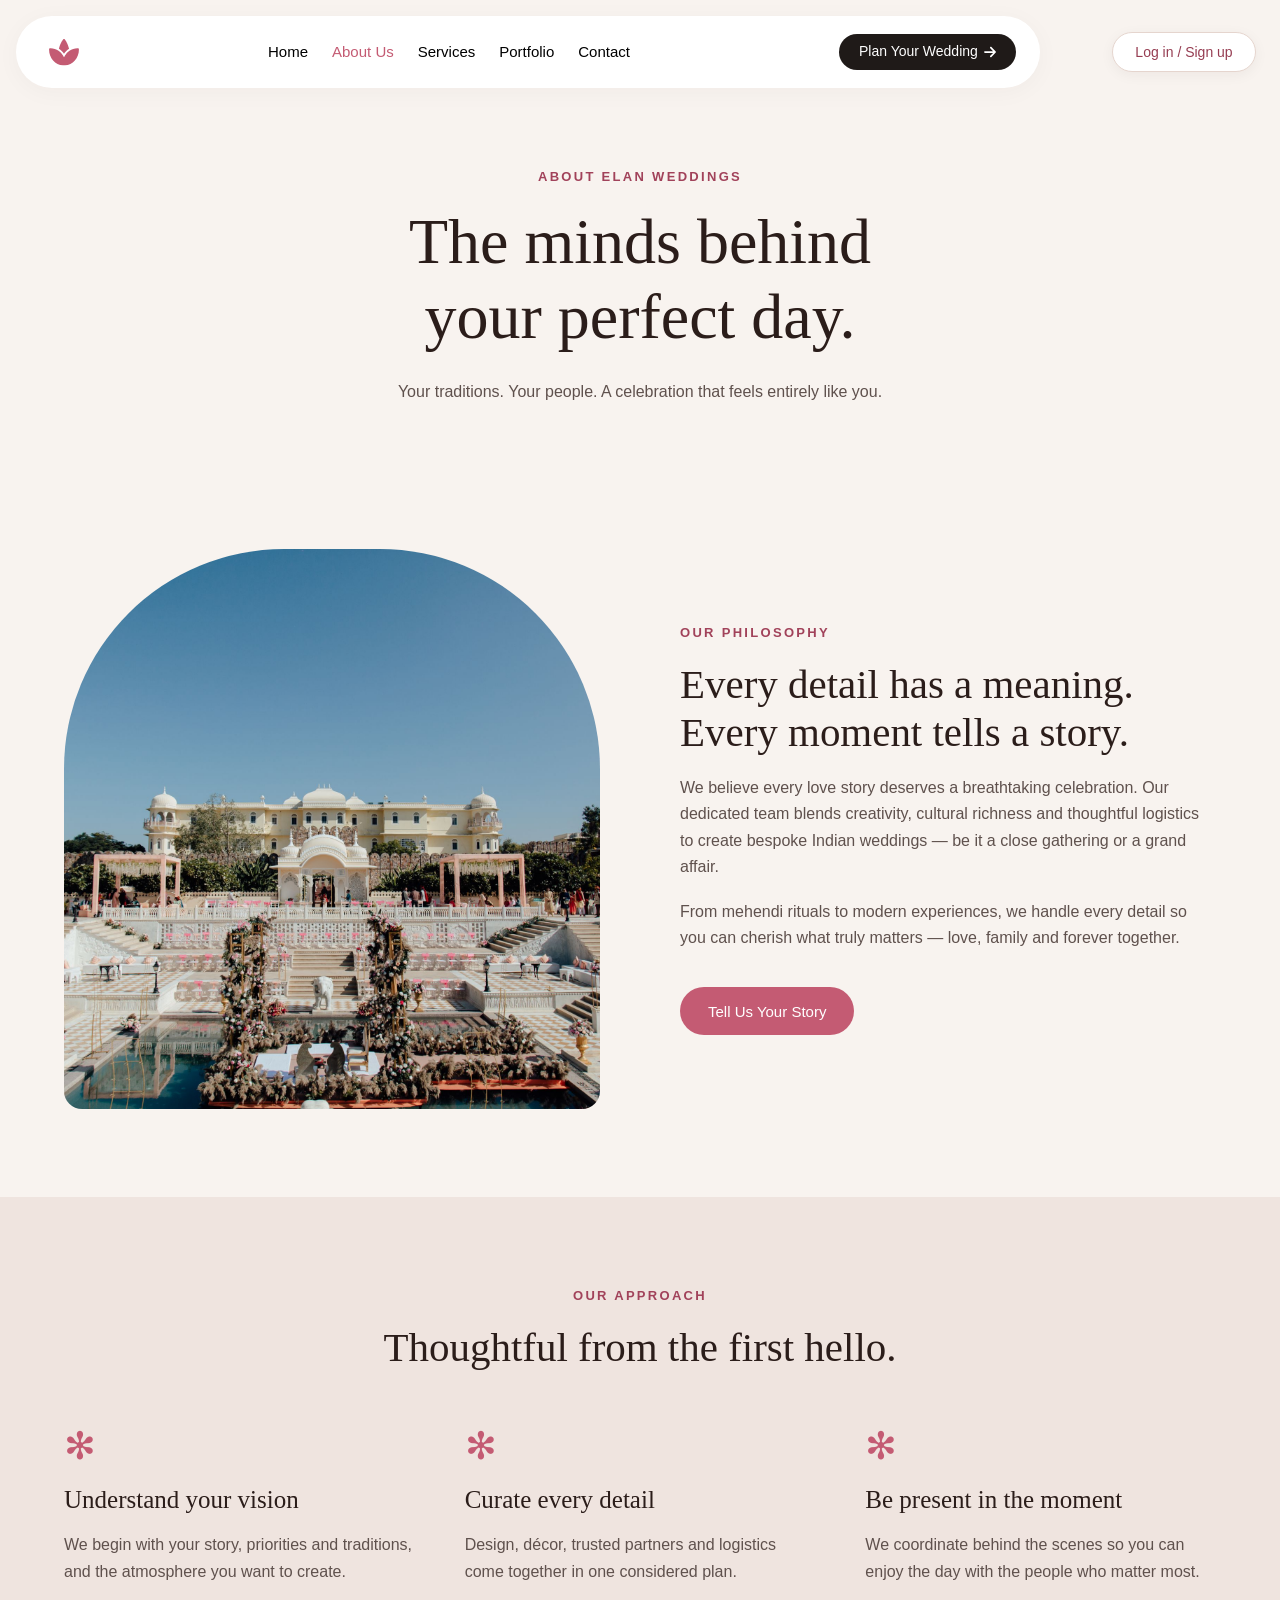
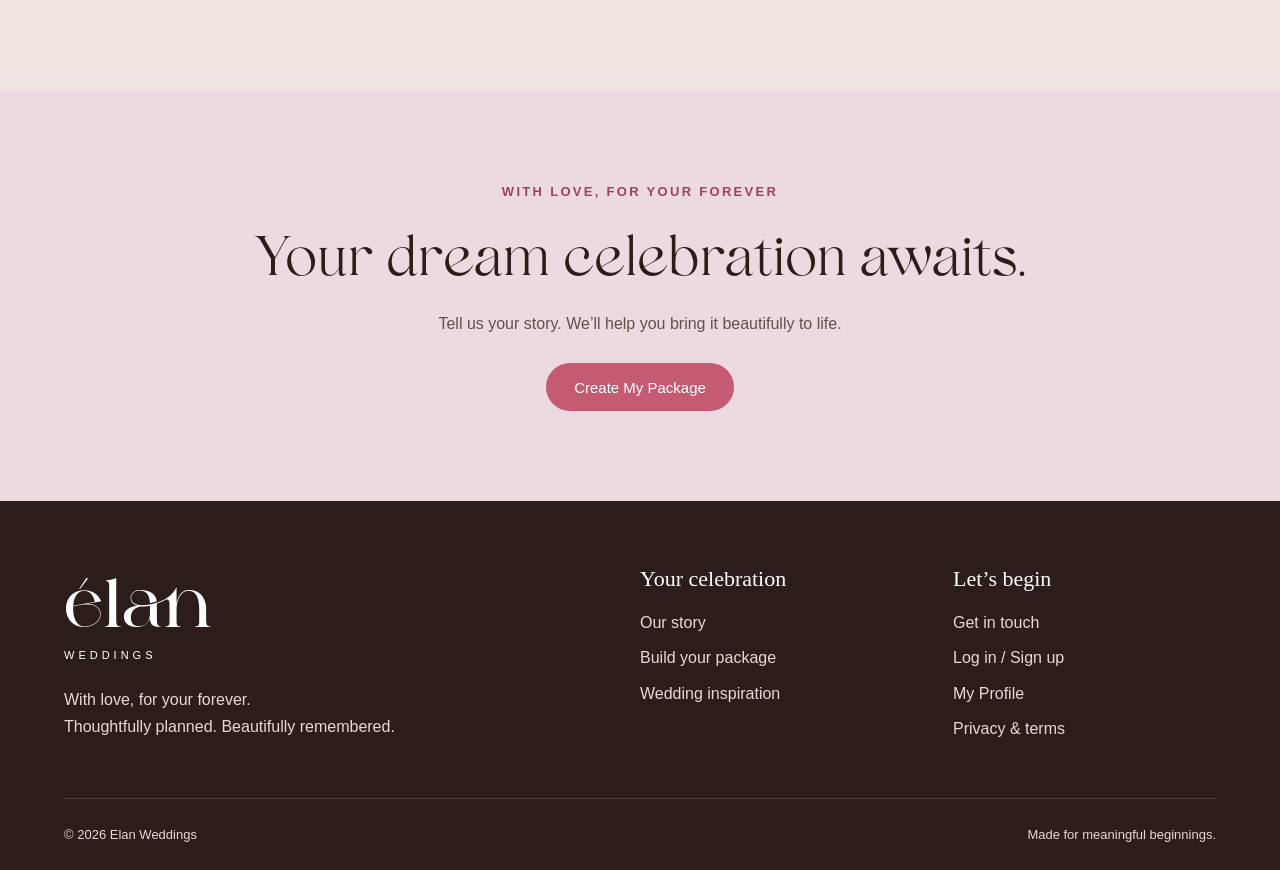
==== about.html @ fcae48fb "Build Elan Weddings static wedding planning site" ====
<!DOCTYPE html><html lang="en"><head><meta charset="UTF-8"><meta name="viewport" content="width=device-width, initial-scale=1"><meta name="description" content="Elan Weddings — thoughtful Indian wedding planning, bespoke celebrations and a personalized wedding package builder."><meta name="theme-color" content="#c45b73"><title>Our Story | Elan Weddings</title><link rel="icon" href="assets/b7664.svg" type="image/svg+xml"><link rel="stylesheet" href="css/about.css?v=page-css-1"><script src="site.js?v=motion-overlap-4" defer></script></head><body data-page="about.html"><a class="skip" href="#main">Skip to content</a><header class="nav-wrap"><nav class="nav" aria-label="Main navigation"><a href="index.html" aria-label="Elan Weddings home"><img src="assets/b7664.svg" width="30" height="30" alt="Elan Weddings logo"></a><button class="menu-toggle" aria-expanded="false" aria-controls="nav-links" aria-label="Open navigation">☰</button><div class="nav-links" id="nav-links"><a href="index.html">Home</a><a href="about.html" class="active" aria-current="page">About Us</a><a href="custom-service-builder.html">Services</a><a href="portfolio.html">Portfolio</a><a href="contact.html">Contact</a></div><a class="nav-cta" href="custom-service-builder.html">Plan Your Wedding<img src="assets/c464f.svg" width="12" height="14" alt=""></a></nav></header><div class="account-access" aria-label="Account"><a href="login.html" data-account-link>Log in / Sign up</a></div><main id="main"><section class="page-heading reveal"><p class="eyebrow">ABOUT ELAN WEDDINGS</p><h1>The minds behind<br>your perfect day.</h1><p>Your traditions. Your people. A celebration that feels entirely like you.</p></section><section class="container split section reveal" id="story"><img class="arch-photo" src="assets/f022b.png" alt="A meaningful wedding moment"><div><p class="eyebrow">OUR PHILOSOPHY</p><h2>Every detail has a meaning.<br>Every moment tells a story.</h2><p>We believe every love story deserves a breathtaking celebration. Our dedicated team blends creativity, cultural richness and thoughtful logistics to create bespoke Indian weddings — be it a close gathering or a grand affair.</p><p>From mehendi rituals to modern experiences, we handle every detail so you can cherish what truly matters — love, family and forever together.</p><a class="btn" href="contact.html">Tell Us Your Story</a></div></section><section class="section soft" id="approach"><div class="container"><p class="eyebrow">OUR APPROACH</p><h2>Thoughtful from the first hello.</h2><div class="three-grid"><article><span class="flower">✻</span><h3>Understand your vision</h3><p>We begin with your story, priorities and traditions, and the atmosphere you want to create.</p></article><article><span class="flower">✻</span><h3>Curate every detail</h3><p>Design, décor, trusted partners and logistics come together in one considered plan.</p></article><article><span class="flower">✻</span><h3>Be present in the moment</h3><p>We coordinate behind the scenes so you can enjoy the day with the people who matter most.</p></article></div></div></section><section class="invitation reveal"><div class="container"><p class="eyebrow">WITH LOVE, FOR YOUR FOREVER</p><h2>Your dream celebration awaits.</h2><p>Tell us your story. We’ll help you bring it beautifully to life.</p><a class="btn" href="custom-service-builder.html">Create My Package</a></div></section></main><footer class="footer"><div class="container footer-grid"><div><a class="wordmark" href="index.html">élan<span>WEDDINGS</span></a><p>With love, for your forever.<br>Thoughtfully planned. Beautifully remembered.</p></div><div><h3>Your celebration</h3><a href="about.html">Our story</a><a href="custom-service-builder.html">Build your package</a><a href="portfolio.html">Wedding inspiration</a></div><div><h3>Let’s begin</h3><a href="contact.html">Get in touch</a><a href="login.html">Log in / Sign up</a><a href="profile.html">My Profile</a><a href="privacy.html">Privacy & terms</a></div></div><div class="container footer-bottom"><span>© 2026 Elan Weddings</span><span>Made for meaningful beginnings.</span></div></footer><dialog id="login-dialog" aria-labelledby="login-title">
  <button class="close" data-close aria-label="Close login">×</button>
  <p class="eyebrow">YOUR WEDDING JOURNEY</p>
  <h2 id="login-title">Your forever starts here.</h2>
  <p class="auth-demo-note">Demo only — use sample details. No real account is created. Passwords are not verified, saved or sent.</p>
  <div id="auth-fields">
    <div class="auth-modes" aria-label="Choose signup or login">
      <button class="auth-mode active" type="button" data-mode="signup" aria-pressed="true">Create account</button>
      <button class="auth-mode" type="button" data-mode="login" aria-pressed="false">Log in</button>
    </div>
    <form id="login-form">
      <label id="auth-name-field" for="auth-name">Your name<input id="auth-name" name="name" required maxlength="60" autocomplete="off" placeholder="Your name"></label>
      <label for="auth-email">Email address<input id="auth-email" name="email" type="email" required maxlength="254" autocomplete="off" placeholder="you@example.com"></label>
      <label for="auth-password">Password</label>
      <div class="password-field"><input id="auth-password" type="password" required minlength="8" maxlength="128" autocomplete="new-password" placeholder="At least 8 characters" aria-describedby="password-help"><button type="button" id="toggle-password" aria-label="Show or hide password" aria-controls="auth-password" aria-pressed="false">Show</button></div>
      <p id="password-help" class="small">Use any sample password of 8 or more characters.</p>
      <button class="btn" type="submit" id="auth-submit">Create Demo Profile</button>
    </form>
  </div>
  <div id="auth-success" hidden>
    <span class="auth-check" aria-hidden="true">✓</span>
    <p id="profile-email"></p>
    <p>Your demo profile is ready. Let’s plan something beautiful.</p>
    <a href="profile.html" class="btn">View My Profile</a><a href="custom-service-builder.html" class="btn btn-outline">Explore My Package</a>
    <button class="text-button" id="logout" type="button">Log out & clear demo profile</button>
  </div>
  <p id="login-status" role="status"></p>
</dialog><div id="toast" role="status"></div></body></html>
---- css/about.css ----
@import url("./shared.css");

/* About page entrypoint: philosophy, approach and invitation sections. */
body[data-page="about.html"] {}
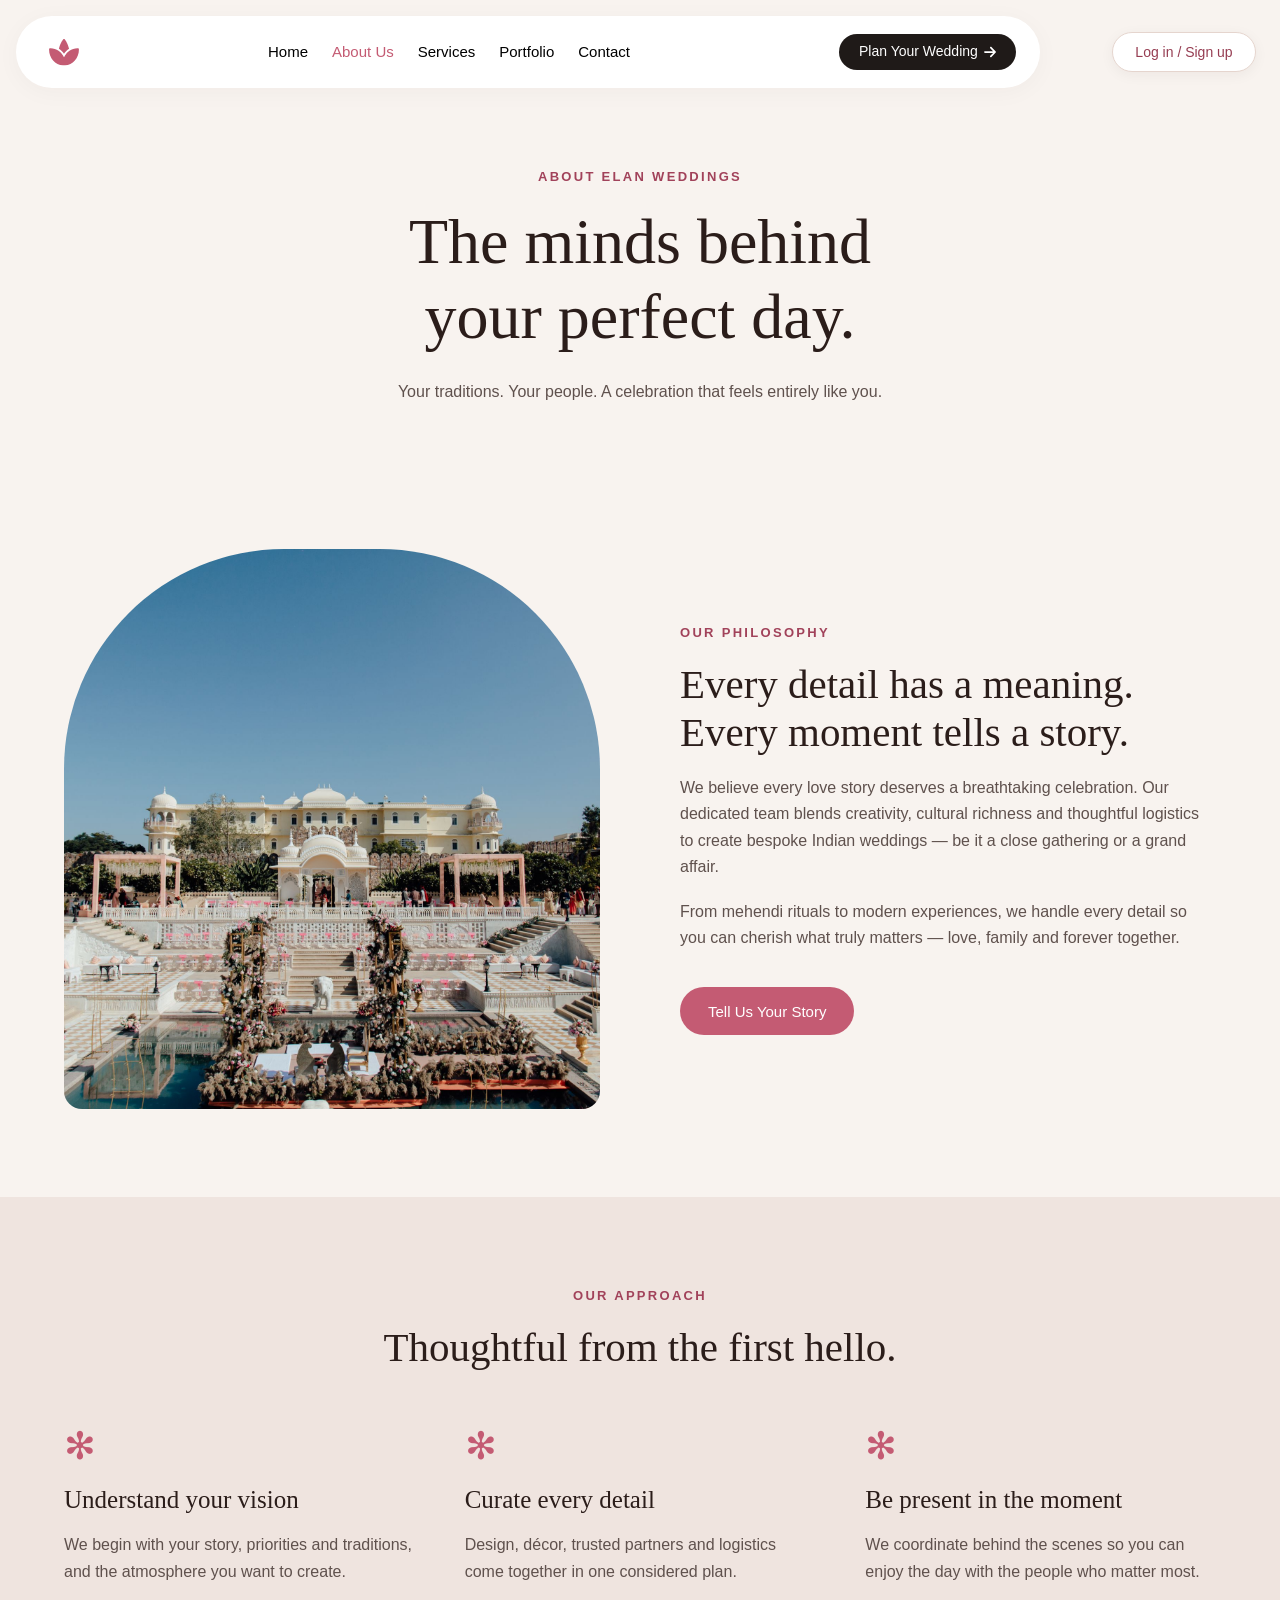
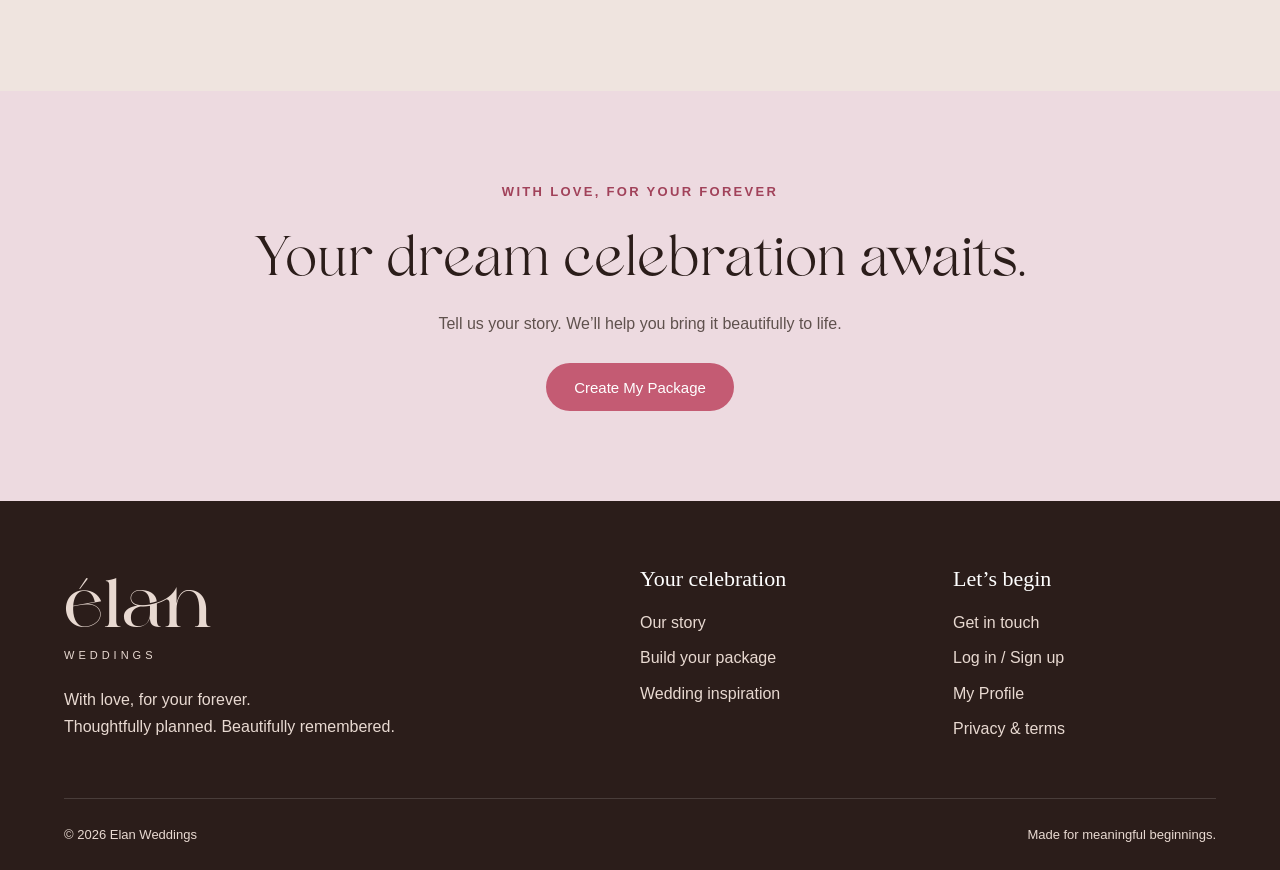
==== commit 81472339: "Make home the sole homepage" ====
--- a/about.html
+++ b/about.html
@@ -1,4 +1,4 @@
-<!DOCTYPE html><html lang="en"><head><meta charset="UTF-8"><meta name="viewport" content="width=device-width, initial-scale=1"><meta name="description" content="Elan Weddings — thoughtful Indian wedding planning, bespoke celebrations and a personalized wedding package builder."><meta name="theme-color" content="#c45b73"><title>Our Story | Elan Weddings</title><link rel="icon" href="assets/b7664.svg" type="image/svg+xml"><link rel="stylesheet" href="css/about.css?v=page-css-1"><script src="site.js?v=motion-overlap-4" defer></script></head><body data-page="about.html"><a class="skip" href="#main">Skip to content</a><header class="nav-wrap"><nav class="nav" aria-label="Main navigation"><a href="index.html" aria-label="Elan Weddings home"><img src="assets/b7664.svg" width="30" height="30" alt="Elan Weddings logo"></a><button class="menu-toggle" aria-expanded="false" aria-controls="nav-links" aria-label="Open navigation">☰</button><div class="nav-links" id="nav-links"><a href="index.html">Home</a><a href="about.html" class="active" aria-current="page">About Us</a><a href="custom-service-builder.html">Services</a><a href="portfolio.html">Portfolio</a><a href="contact.html">Contact</a></div><a class="nav-cta" href="custom-service-builder.html">Plan Your Wedding<img src="assets/c464f.svg" width="12" height="14" alt=""></a></nav></header><div class="account-access" aria-label="Account"><a href="login.html" data-account-link>Log in / Sign up</a></div><main id="main"><section class="page-heading reveal"><p class="eyebrow">ABOUT ELAN WEDDINGS</p><h1>The minds behind<br>your perfect day.</h1><p>Your traditions. Your people. A celebration that feels entirely like you.</p></section><section class="container split section reveal" id="story"><img class="arch-photo" src="assets/f022b.png" alt="A meaningful wedding moment"><div><p class="eyebrow">OUR PHILOSOPHY</p><h2>Every detail has a meaning.<br>Every moment tells a story.</h2><p>We believe every love story deserves a breathtaking celebration. Our dedicated team blends creativity, cultural richness and thoughtful logistics to create bespoke Indian weddings — be it a close gathering or a grand affair.</p><p>From mehendi rituals to modern experiences, we handle every detail so you can cherish what truly matters — love, family and forever together.</p><a class="btn" href="contact.html">Tell Us Your Story</a></div></section><section class="section soft" id="approach"><div class="container"><p class="eyebrow">OUR APPROACH</p><h2>Thoughtful from the first hello.</h2><div class="three-grid"><article><span class="flower">✻</span><h3>Understand your vision</h3><p>We begin with your story, priorities and traditions, and the atmosphere you want to create.</p></article><article><span class="flower">✻</span><h3>Curate every detail</h3><p>Design, décor, trusted partners and logistics come together in one considered plan.</p></article><article><span class="flower">✻</span><h3>Be present in the moment</h3><p>We coordinate behind the scenes so you can enjoy the day with the people who matter most.</p></article></div></div></section><section class="invitation reveal"><div class="container"><p class="eyebrow">WITH LOVE, FOR YOUR FOREVER</p><h2>Your dream celebration awaits.</h2><p>Tell us your story. We’ll help you bring it beautifully to life.</p><a class="btn" href="custom-service-builder.html">Create My Package</a></div></section></main><footer class="footer"><div class="container footer-grid"><div><a class="wordmark" href="index.html">élan<span>WEDDINGS</span></a><p>With love, for your forever.<br>Thoughtfully planned. Beautifully remembered.</p></div><div><h3>Your celebration</h3><a href="about.html">Our story</a><a href="custom-service-builder.html">Build your package</a><a href="portfolio.html">Wedding inspiration</a></div><div><h3>Let’s begin</h3><a href="contact.html">Get in touch</a><a href="login.html">Log in / Sign up</a><a href="profile.html">My Profile</a><a href="privacy.html">Privacy & terms</a></div></div><div class="container footer-bottom"><span>© 2026 Elan Weddings</span><span>Made for meaningful beginnings.</span></div></footer><dialog id="login-dialog" aria-labelledby="login-title">
+<!DOCTYPE html><html lang="en"><head><meta charset="UTF-8"><meta name="viewport" content="width=device-width, initial-scale=1"><meta name="description" content="Elan Weddings — thoughtful Indian wedding planning, bespoke celebrations and a personalized wedding package builder."><meta name="theme-color" content="#c45b73"><title>Our Story | Elan Weddings</title><link rel="icon" href="assets/b7664.svg" type="image/svg+xml"><link rel="stylesheet" href="about.css?v=flat-css-1"><script src="about.js?v=flat-js-1" defer></script></head><body data-page="about.html"><a class="skip" href="#main">Skip to content</a><header class="nav-wrap"><nav class="nav" aria-label="Main navigation"><a href="home.html" aria-label="Elan Weddings home"><img src="assets/b7664.svg" width="30" height="30" alt="Elan Weddings logo"></a><button class="menu-toggle" aria-expanded="false" aria-controls="nav-links" aria-label="Open navigation">☰</button><div class="nav-links" id="nav-links"><a href="home.html">Home</a><a href="about.html" class="active" aria-current="page">About Us</a><a href="custom-service-builder.html">Services</a><a href="portfolio.html">Portfolio</a><a href="contact.html">Contact</a></div><a class="nav-cta" href="custom-service-builder.html">Plan Your Wedding<img src="assets/c464f.svg" width="12" height="14" alt=""></a></nav></header><div class="account-access" aria-label="Account"><a href="login.html" data-account-link>Log in / Sign up</a></div><main id="main"><section class="page-heading reveal"><p class="eyebrow">ABOUT ELAN WEDDINGS</p><h1>The minds behind<br>your perfect day.</h1><p>Your traditions. Your people. A celebration that feels entirely like you.</p></section><section class="container split section reveal" id="story"><img class="arch-photo" src="assets/f022b.png" alt="A meaningful wedding moment"><div><p class="eyebrow">OUR PHILOSOPHY</p><h2>Every detail has a meaning.<br>Every moment tells a story.</h2><p>We believe every love story deserves a breathtaking celebration. Our dedicated team blends creativity, cultural richness and thoughtful logistics to create bespoke Indian weddings — be it a close gathering or a grand affair.</p><p>From mehendi rituals to modern experiences, we handle every detail so you can cherish what truly matters — love, family and forever together.</p><a class="btn" href="contact.html">Tell Us Your Story</a></div></section><section class="section soft" id="approach"><div class="container"><p class="eyebrow">OUR APPROACH</p><h2>Thoughtful from the first hello.</h2><div class="three-grid"><article><span class="flower">✻</span><h3>Understand your vision</h3><p>We begin with your story, priorities and traditions, and the atmosphere you want to create.</p></article><article><span class="flower">✻</span><h3>Curate every detail</h3><p>Design, décor, trusted partners and logistics come together in one considered plan.</p></article><article><span class="flower">✻</span><h3>Be present in the moment</h3><p>We coordinate behind the scenes so you can enjoy the day with the people who matter most.</p></article></div></div></section><section class="invitation reveal"><div class="container"><p class="eyebrow">WITH LOVE, FOR YOUR FOREVER</p><h2>Your dream celebration awaits.</h2><p>Tell us your story. We’ll help you bring it beautifully to life.</p><a class="btn" href="custom-service-builder.html">Create My Package</a></div></section></main><footer class="footer"><div class="container footer-grid"><div><a class="wordmark" href="home.html">élan<span>WEDDINGS</span></a><p>With love, for your forever.<br>Thoughtfully planned. Beautifully remembered.</p></div><div><h3>Your celebration</h3><a href="about.html">Our story</a><a href="custom-service-builder.html">Build your package</a><a href="portfolio.html">Wedding inspiration</a></div><div><h3>Let’s begin</h3><a href="contact.html">Get in touch</a><a href="login.html">Log in / Sign up</a><a href="profile.html">My Profile</a><a href="privacy.html">Privacy & terms</a></div></div><div class="container footer-bottom"><span>© 2026 Elan Weddings</span><span>Made for meaningful beginnings.</span></div></footer><dialog id="login-dialog" aria-labelledby="login-title">
   <button class="close" data-close aria-label="Close login">×</button>
   <p class="eyebrow">YOUR WEDDING JOURNEY</p>
   <h2 id="login-title">Your forever starts here.</h2>
--- a/about.css
+++ b/about.css
@@ -0,0 +1,1821 @@
+@font-face {
+  font-family: Svetze;
+  src: url('assets/Svetze.otf')
+}
+@font-face {
+  font-family: Against;
+  src: url('assets/Against regular.ttf')
+}
+* {
+  box-sizing: border-box
+}
+html {
+  scroll-behavior: smooth;
+  scroll-padding-top: 115px
+}
+body {
+  margin: 0;
+  background: #f8f3ef;
+  color: #5f514d;
+  font: 16px/1.65 Arial, sans-serif
+}
+h1, h2, h3, p {
+  margin: 0 0 18px
+}
+h1, h2, h3 {
+  font-family: Georgia, serif;
+  font-weight: 400;
+  color: #2b1d1a;
+  line-height: 1.17
+}
+h1 {
+  font-size: clamp(40px, 5vw, 68px)
+}
+h2 {
+  font-size: clamp(30px, 3.2vw, 46px)
+}
+h3 {
+  font-size: 25px
+}
+a {
+  color: inherit;
+  text-decoration: none
+}
+button, input, textarea, select {
+  font: inherit
+}
+button, a, input, textarea, select {
+  -webkit-tap-highlight-color: transparent
+}
+button {
+  cursor: pointer
+}
+button:disabled {
+  cursor: not-allowed;
+  opacity: .5
+}
+img {
+  display: block;
+  max-width: 100%;
+  object-fit: cover
+}
+button {
+  color: inherit
+}
+a:focus-visible, button:focus-visible, summary:focus-visible {
+  outline: 3px solid #8c354c;
+  outline-offset: 5px
+}
+input:focus, select:focus, textarea:focus {
+  outline: 2px solid #c45b73;
+  outline-offset: 2px
+}
+[hidden] {
+  display: none
+}
+.container {
+  width: min(1152px, calc(100% - 48px));
+  margin: auto
+}
+.section {
+  padding-top: 88px;
+  padding-bottom: 88px
+}
+.eyebrow, .step-kicker {
+  font-size: 13px;
+  letter-spacing: 2.3px;
+  font-weight: 600;
+  color: #a1425a;
+  text-transform: uppercase
+}
+.btn {
+  display: inline-flex;
+  justify-content: center;
+  align-items: center;
+  gap: 12px;
+  min-height: 48px;
+  padding: 12px 27px;
+  border: 1px solid transparent;
+  border-radius: 999px;
+  background: #c45b73;
+  color: white;
+  font-size: 15px;
+  line-height: 1.4;
+  transition: background .2s, transform .2s
+}
+.btn:hover {
+  background: #a5435a;
+  transform: translateY(-2px)
+}
+.btn-outline {
+  background: transparent;
+  border-color: #c45b73;
+  color: #a1425a
+}
+.btn-outline:hover {
+  color: white
+}
+.text-button {
+  background: none;
+  border: 0;
+  padding: 8px 0;
+  color: #a1425a;
+  text-decoration: underline;
+  text-underline-offset: 4px
+}
+.small {
+  font-size: 13px;
+  line-height: 1.6
+}
+.skip {
+  position: fixed;
+  left: 16px;
+  top: -100px;
+  background: white;
+  z-index: 100;
+  padding: 12px
+}
+.skip:focus {
+  top: 10px
+}
+
+/* Exact home-page desktop navigation dimensions, shared on every page. */
+.nav-wrap {
+  position: absolute;
+  top: 0;
+  left: 0;
+  width: 100%;
+  z-index: 20
+}
+.nav {
+  position: relative;
+  display: flex;
+  align-items: center;
+  width: 1024px;
+  max-width: calc(100% - 32px);
+  height: 72px;
+  margin: 16px auto 0;
+  padding: 0 24px 0 33px;
+  border-radius: 9999px;
+  background: #fff;
+  box-shadow: 0 4px 24px #2b1d1a09
+}
+.nav>a:first-child {
+  flex-shrink: 0
+}
+.nav-links {
+  display: flex;
+  gap: 40px;
+  margin-left: 168.5px;
+  font-size: 15px;
+  line-height: 22px;
+  white-space: nowrap
+}
+.nav-links a {
+  color: #000
+}
+.nav-links a.active, .nav-links a:hover {
+  color: #c45b73
+}
+.nav-cta {
+  display: flex;
+  align-items: center;
+  justify-content: space-between;
+  width: 177px;
+  flex-shrink: 0;
+  height: 36px;
+  margin-left: auto;
+  padding: 0 20px;
+  border-radius: 9999px;
+  background: #1f1a18;
+  color: #fff;
+  font-size: 14px;
+  white-space: nowrap
+}
+.menu-toggle {
+  display: none
+}
+.hero {
+  position: relative;
+  min-height: 810px;
+  overflow: hidden;
+  background: #3a2a26;
+  padding: 240px 24px 160px;
+  text-align: center
+}
+.hero-bg, .hero-shade, .hero-fade {
+  position: absolute;
+  inset: 0;
+  width: 100%;
+  height: 100%
+}
+.hero-shade {
+  background: #21130f55
+}
+.hero-fade {
+  top: auto;
+  height: 160px;
+  background: linear-gradient(transparent, #fff)
+}
+.hero-text, .hero-buttons {
+  position: relative
+}
+.hero-small {
+  font-family: Svetze, Georgia, serif;
+  font-size: 48px;
+  color: #fff;
+  line-height: 1.15
+}
+.hero-big {
+  font-family: Svetze, Georgia, serif;
+  font-size: clamp(42px, 4.7vw, 66px);
+  color: white;
+  max-width: 1000px;
+  margin: 12px auto 22px;
+  text-shadow: 0 3px 12px #0003
+}
+.hero-desc {
+  max-width: 768px;
+  margin: auto;
+  color: #fff;
+  font-size: 20px;
+  line-height: 1.6
+}
+.hero-buttons {
+  display: flex;
+  gap: 16px;
+  justify-content: center;
+  margin-top: 48px
+}
+.btn-watch {
+  background: #fff;
+  color: #a1425a
+}
+.kicker {
+  font: 25px Georgia, serif;
+  color: #c45b73
+}
+.title {
+  font-size: clamp(30px, 3.5vw, 48px)
+}
+.about {
+  background: #fff;
+  padding: 55px 24px 80px
+}
+.about-inner {
+  position: relative;
+  max-width: 1320px;
+  margin: auto;
+  min-height: 420px;
+  display: grid;
+  grid-template-columns: 1fr 2fr 1fr;
+  gap: 24px;
+  align-items: center
+}
+.about-center {
+  grid-column: 2;
+  grid-row: 1/3;
+  text-align: center;
+  padding: 15px
+}
+.about-photo {
+  width: 100%;
+  height: 170px;
+  border-radius: 18px
+}
+.about-photo:nth-child(2) {
+  grid-row: 2;
+  transform: translateX(-10px)
+}
+.about-photo:nth-child(3) {
+  grid-column: 3;
+  grid-row: 1
+}
+.about-photo:nth-child(4) {
+  grid-column: 3;
+  grid-row: 2;
+  transform: translateX(10px)
+}
+.about-badge {
+  width: 40px;
+  height: 40px;
+  border-radius: 50%;
+  background: #c45b73;
+  display: grid;
+  place-items: center;
+  margin: 0 auto 20px
+}
+.about-text {
+  font-family: Georgia, serif;
+  font-style: italic;
+  line-height: 1.8
+}
+.about-buttons {
+  display: flex;
+  justify-content: center;
+  gap: 12px;
+  margin-top: 28px
+}
+.strip {
+  padding: 30px 24px
+}
+.strip-row {
+  max-width: 1152px;
+  display: grid;
+  grid-template-columns: repeat(6, 1fr);
+  gap: 16px;
+  margin: auto
+}
+.strip-row img {
+  width: 100%;
+  height: 130px;
+  border-radius: 14px
+}
+.services {
+  padding: 55px 0 80px;
+  text-align: center
+}
+.lead {
+  max-width: 768px;
+  margin: 20px auto 38px
+}
+.cards {
+  display: grid;
+  grid-template-columns: repeat(3, 1fr);
+  gap: 24px
+}
+.card {
+  text-align: left
+}
+.card img {
+  width: 100%;
+  height: 240px;
+  border-radius: 16px
+}
+.card h3 {
+  margin: 23px 0 12px
+}
+.card p {
+  font-size: 15px
+}
+.services>.container>.btn {
+  margin-top: 30px
+}
+.faq {
+  max-width: 850px
+}
+.faq h2 {
+  margin-bottom: 40px
+}
+details {
+  padding: 22px 0;
+  border-bottom: 1px solid #dfd0c9
+}
+summary {
+  cursor: pointer;
+  color: #2b1d1a;
+  font-size: 18px
+}
+details p {
+  margin: 20px 0 0
+}
+.invitation {
+  text-align: center;
+  padding: 90px 24px;
+  background: #eddae0
+}
+.invitation h2 {
+  font-family: Svetze, Georgia, serif;
+  font-size: clamp(38px, 4.3vw, 58px)
+}
+.invitation p {
+  margin-bottom: 26px
+}
+.page-heading {
+  padding: 166px 24px 55px;
+  text-align: center;
+  max-width: 1000px;
+  margin: auto
+}
+.page-heading>p:last-child {
+  max-width: 620px;
+  margin: 24px auto 0
+}
+.split {
+  display: grid;
+  grid-template-columns: 1fr 1fr;
+  gap: 80px;
+  align-items: center
+}
+.arch-photo {
+  width: 100%;
+  height: 560px;
+  border-radius: 220px 220px 18px 18px
+}
+.split .btn {
+  margin-top: 18px
+}
+.soft {
+  background: #efe4df
+}
+.soft .container>h2, .soft .container>.eyebrow {
+  text-align: center
+}
+.three-grid {
+  display: grid;
+  grid-template-columns: repeat(3, 1fr);
+  gap: 50px;
+  margin-top: 55px
+}
+.flower {
+  display: block;
+  font-size: 38px;
+  color: #c45b73;
+  line-height: 1;
+  margin-bottom: 20px
+}
+.footer {
+  background: #2b1d1a;
+  color: #e8d9d1;
+  padding: 65px 0 0
+}
+.footer-grid {
+  display: grid;
+  grid-template-columns: 2fr 1fr 1fr;
+  gap: 50px
+}
+.footer h3 {
+  color: #fff;
+  font-size: 22px
+}
+.footer a, .footer .text-button {
+  display: block;
+  margin-bottom: 9px;
+  color: #e8d9d1
+}
+.wordmark {
+  font: 54px Against, Georgia, serif;
+  color: #fff
+}
+.wordmark span {
+  display: block;
+  font: 11px Arial, sans-serif;
+  letter-spacing: 4px;
+  margin: 8px 0 26px
+}
+.footer-bottom {
+  border-top: 1px solid #ffffff24;
+  padding: 25px 0;
+  margin-top: 40px;
+  display: flex;
+  justify-content: space-between;
+  font-size: 13px
+}
+
+.builder-cover {
+  width: min(1152px, calc(100% - 48px));
+  margin: 0 auto 60px;
+  height: 220px;
+  overflow: hidden;
+  border-radius: 16px
+}
+.builder-cover img {
+  width: 100%;
+  height: 100%
+}
+.builder-layout {
+  display: grid;
+  grid-template-columns: minmax(0, 1fr) 310px;
+  gap: 34px;
+  align-items: start;
+  padding-bottom: 85px
+}
+.step {
+  padding: 0 0 40px;
+  margin-bottom: 38px;
+  border-bottom: 1px solid #dfd0c9
+}
+.step-number {
+  display: none
+}
+.step h2 {
+  font-size: 32px
+}
+.step-sub {
+  font-size: 15px
+}
+.step .cards {
+  grid-template-columns: repeat(2, 1fr);
+  gap: 16px
+}
+.option-card {
+  position: relative;
+  padding: 0 0 18px;
+  overflow: hidden;
+  background: white;
+  border: 1px solid #e4d8d2;
+  border-radius: 14px;
+  text-align: left;
+  transition: border-color .2s, box-shadow .2s
+}
+.option-card:hover {
+  border-color: #c45b73
+}
+.option-card.selected {
+  border: 2px solid #c45b73;
+  box-shadow: 0 0 0 3px #c45b7318
+}
+.card-media {
+  position: relative;
+  display: block
+}
+.card-media img {
+  width: 100%;
+  height: 150px
+}
+.badge {
+  position: absolute;
+  right: 12px;
+  top: 12px;
+  background: white;
+  border: 1px solid #ccc;
+  width: 25px;
+  height: 25px;
+  border-radius: 50%
+}
+.selected .badge {
+  background: #c45b73;
+  border-color: #c45b73
+}
+.selected .badge:after {
+  content: '✓';
+  display: block;
+  text-align: center;
+  color: white;
+  line-height: 23px
+}
+.card-title, .card-desc, .card-price {
+  display: block;
+  padding: 0 17px
+}
+.card-title {
+  font: 21px/1.25 Georgia, serif;
+  color: #2b1d1a;
+  margin-top: 18px
+}
+.card-desc {
+  font-size: 14px;
+  line-height: 1.5;
+  margin: 10px 0;
+  min-height: 42px
+}
+.card-price {
+  font-size: 16px;
+  font-weight: bold;
+  color: #a1425a
+}
+.sidebar {
+  position: sticky;
+  top: 24px
+}
+.sidebar-card {
+  background: #fff;
+  border: 1px solid #e4d8d2;
+  border-radius: 18px;
+  padding: 26px
+}
+.sidebar h2 {
+  font-size: 31px
+}
+.sidebar-card>p {
+  font-size: 14px
+}
+.sidebar .btn {
+  width: 100%;
+  margin-top: 10px;
+  padding: 12px
+}
+.package-row {
+  display: grid;
+  grid-template-columns: 1fr auto;
+  gap: 12px;
+  padding: 14px 0;
+  border-bottom: 1px solid #eee3df;
+  font-size: 14px
+}
+.package-row small {
+  display: block;
+  color: #94756c;
+  text-transform: capitalize
+}
+.remove-item {
+  border: 0;
+  background: none;
+  color: #a1425a;
+  padding: 0 0 0 7px;
+  font-size: 19px
+}
+.package-total {
+  padding: 22px 0;
+  display: flex;
+  flex-direction: column;
+  gap: 8px
+}
+.package-total strong {
+  font: 32px Georgia, serif;
+  color: #2b1d1a
+}
+.filters {
+  display: flex;
+  gap: 12px;
+  justify-content: center;
+  margin-bottom: 40px;
+  flex-wrap: wrap
+}
+.filter {
+  border: 1px solid #c45b734d;
+  border-radius: 30px;
+  padding: 10px 24px;
+  background: transparent
+}
+.filter.active {
+  background: #c45b73;
+  color: white
+}
+.gallery {
+  display: grid;
+  grid-template-columns: repeat(3, 1fr);
+  gap: 40px 26px
+}
+.gallery-card {
+  padding: 0 0 20px;
+  background: none;
+  border: 0;
+  text-align: left
+}
+.gallery-card img {
+  width: 100%;
+  height: 340px;
+  border-radius: 150px 150px 12px 12px;
+  transition: filter .3s
+}
+.gallery-card:hover img {
+  filter: brightness(.88)
+}
+.gallery-meta {
+  display: block;
+  margin: 22px 0 10px;
+  color: #a1425a;
+  font-size: 13px;
+  letter-spacing: 1px
+}
+.gallery-card h2 {
+  font-size: 28px;
+  margin-bottom: 12px
+}
+.text-link {
+  font-size: 14px;
+  text-decoration: underline;
+  text-underline-offset: 5px
+}
+.contact-layout {
+  display: grid;
+  grid-template-columns: 1fr 1.6fr;
+  gap: 65px;
+  padding-top: 20px
+}
+.contact-info img {
+  width: 100%;
+  height: 270px;
+  border-radius: 140px 140px 12px 12px;
+  margin-bottom: 30px
+}
+.contact-info a {
+  display: block;
+  color: #a1425a
+}
+.contact-info h2 {
+  font-size: 32px
+}
+.form-panel {
+  padding: 35px;
+  border: 1px solid #e6d9d3;
+  border-radius: 18px;
+  background: white
+}
+.form-panel h2 {
+  font-size: 34px
+}
+.form-grid {
+  display: grid;
+  grid-template-columns: 1fr 1fr;
+  gap: 0 20px
+}
+label {
+  display: block;
+  font-size: 14px;
+  color: #48342e;
+  margin-bottom: 20px
+}
+input, select, textarea {
+  width: 100%;
+  padding: 12px;
+  border: 1px solid #d8c8c1;
+  border-radius: 8px;
+  margin-top: 7px;
+  background: #fffcfa;
+  color: #38251f
+}
+textarea {
+  resize: vertical
+}
+.consent {
+  display: flex;
+  align-items: center;
+  gap: 8px
+}
+.consent input {
+  width: 17px;
+  height: 17px;
+  margin: 0
+}
+.consent a {
+  text-decoration: underline
+}
+.prose {
+  max-width: 800px;
+  padding-top: 20px
+}
+.prose h2 {
+  font-size: 28px;
+  margin-top: 32px
+}
+#enquiry-result {
+  background: #f8f3ef;
+  padding: 22px;
+  margin-top: 25px;
+  border-radius: 12px
+}
+#enquiry-result .btn {
+  margin-top: 12px
+}
+#contact-package {
+  margin-top: 28px;
+  padding: 20px;
+  border: 1px solid #d8c8c1;
+  border-radius: 12px
+}
+#contact-package:empty {
+  display: none
+}
+
+dialog {
+  border: 1px solid #dfcdc5;
+  border-radius: 20px;
+  background: #fffaf7;
+  color: #5f514d;
+  padding: 40px;
+  width: min(520px, calc(100% - 32px));
+  max-height: 90vh;
+  overflow: auto;
+  box-shadow: 0 20px 100px #0003
+}
+dialog::backdrop {
+  background: #23161299;
+  backdrop-filter: blur(5px)
+}
+dialog h2 {
+  font-size: 34px
+}
+body:has(dialog[open]) {
+  overflow: hidden
+}
+.close {
+  position: absolute;
+  right: 14px;
+  top: 10px;
+  border: 0;
+  background: none;
+  font-size: 28px;
+  color: #5f514d;
+  width: 35px;
+  height: 35px
+}
+.story-dialog {
+  padding: 0;
+  width: min(800px, calc(100% - 32px))
+}
+.story-dialog>img {
+  width: 100%;
+  height: 340px
+}
+.story-dialog>div {
+  padding: 35px
+}
+.story-dialog .close {
+  background: white;
+  border-radius: 50%
+}
+.login-nudge {
+  position: fixed;
+  z-index: 30;
+  left: 24px;
+  top: 110px;
+  padding: 25px;
+  width: 310px;
+  background: #fffaf7;
+  border: 1px solid #e7d7d0;
+  border-radius: 16px;
+  box-shadow: 0 15px 70px #2b1d1a24;
+  animation: appear .6s both
+}
+.login-nudge h3 {
+  font-size: 25px
+}
+.login-nudge p {
+  font-size: 14px
+}
+.login-nudge .eyebrow {
+  font-size: 11px
+}
+.login-nudge .text-button {
+  display: block;
+  margin: auto;
+  font-size: 13px
+}
+.intro {
+  position: fixed;
+  inset: 0;
+  z-index: 100;
+  display: flex;
+  flex-direction: column;
+  align-items: center;
+  justify-content: center;
+  background: #f8f3ef;
+  pointer-events: none;
+  animation: intro-exit .65s 1.8s forwards
+}
+.intro img {
+  width: 62px;
+  height: 62px;
+  animation: logo-bloom 1.5s both
+}
+.intro-name {
+  font: 100px Against, Georgia, serif;
+  color: #2b1d1a;
+  margin-top: 25px;
+  animation: appear 1.4s both
+}
+.intro>p {
+  letter-spacing: 7px;
+  font-size: 12px;
+  color: #a1425a
+}
+.intro>span {
+  font: italic 18px Georgia, serif;
+  margin-top: 20px
+}
+.reveal {
+  animation: appear .8s both
+}
+.reveal.pending {
+  opacity: 0;
+  transform: translateY(24px);
+  animation: none
+}
+.reveal.visible {
+  opacity: 1;
+  transform: none;
+  transition: opacity .8s, transform .8s
+}
+#toast {
+  position: fixed;
+  bottom: 25px;
+  left: 50%;
+  transform: translateX(-50%);
+  max-width: 90%;
+  border-radius: 12px;
+  background: #2b1d1a;
+  color: white;
+  padding: 14px 24px;
+  z-index: 150;
+  display: none
+}
+#toast.show {
+  display: block
+}
+@keyframes appear {
+  from {
+  opacity: 0;
+  transform: translateY(18px)
+}
+to {
+  opacity: 1;
+  transform: none
+}
+
+}
+@keyframes logo-bloom {
+  from {
+  opacity: 0;
+  transform: rotate(-60deg) scale(.5)
+}
+to {
+  opacity: 1;
+  transform: none
+}
+
+}
+@keyframes intro-exit {
+  to {
+  opacity: 0;
+  visibility: hidden
+}
+
+}
+
+@media(max-width:1100px) {
+  .nav-links {
+  margin-left: auto;
+  gap: 25px;
+  margin-right: 25px
+}
+.about-inner {
+  grid-template-columns: 1fr 2.5fr 1fr
+}
+.about-photo {
+  height: 150px
+}
+.builder-layout {
+  gap: 22px;
+  grid-template-columns: minmax(0, 1fr) 290px
+}
+.gallery-card img {
+  height: 280px
+}
+.contact-layout {
+  gap: 30px
+}
+
+}
+
+@media(max-width:800px) {
+  .nav {
+  padding: 0 20px;
+  height: 72px
+}
+.nav-links {
+  display: none;
+  position: absolute;
+  top: 84px;
+  left: 0;
+  width: 100%;
+  margin: 0;
+  background: white;
+  border-radius: 22px;
+  padding: 20px;
+  box-shadow: 0 10px 30px #0002;
+  flex-direction: column;
+  gap: 0
+}
+.nav-links.open {
+  display: flex
+}
+.nav-links a {
+  padding: 10px
+}
+.menu-toggle {
+  display: block;
+  border: 0;
+  background: none;
+  font-size: 24px;
+  margin-left: auto;
+  margin-right: 20px
+}
+.nav-cta {
+  margin-left: 0
+}
+.hero {
+  min-height: 740px;
+  padding-top: 220px
+}
+.hero-small {
+  font-size: 35px
+}
+.hero-desc {
+  font-size: 17px
+}
+.about-inner {
+  display: block
+}
+.about-photo {
+  display: none
+}
+.about-center {
+  max-width: 600px;
+  margin: auto
+}
+.strip-row {
+  grid-template-columns: repeat(3, 1fr)
+}
+.cards {
+  gap: 20px
+}
+.card img {
+  height: 180px
+}
+.card h3 {
+  font-size: 23px
+}
+.split {
+  gap: 35px
+}
+.arch-photo {
+  height: 450px
+}
+.three-grid {
+  gap: 25px
+}
+.builder-layout {
+  grid-template-columns: 1fr
+}
+.sidebar {
+  position: static;
+  grid-row: 1
+}
+.sidebar-card {
+  padding: 24px
+}
+.sidebar-card>.flower {
+  display: none
+}
+.package-total {
+  flex-direction: row;
+  align-items: center;
+  justify-content: space-between
+}
+.sidebar .btn {
+  width: auto;
+  display: inline-flex;
+  margin-right: 8px
+}
+.sidebar .text-button {
+  margin-left: 10px
+}
+.gallery {
+  grid-template-columns: repeat(2, 1fr)
+}
+.contact-layout {
+  grid-template-columns: 1fr
+}
+.contact-info {
+  display: grid;
+  grid-template-columns: 1fr 1fr;
+  column-gap: 30px
+}
+.contact-info img {
+  grid-row: 1/7
+}
+.contact-info h2 {
+  font-size: 28px
+}
+.footer-grid {
+  gap: 30px
+}
+.login-nudge {
+  top: 105px;
+  left: 16px
+}
+.section {
+  padding-top: 60px;
+  padding-bottom: 60px
+}
+
+}
+
+@media(max-width:540px) {
+  .container {
+  width: calc(100% - 32px)
+}
+.nav-cta {
+  width: 160px;
+  padding: 0 14px;
+  font-size: 13px
+}
+.menu-toggle {
+  margin-right: 12px
+}
+.hero {
+  padding: 200px 22px 100px;
+  min-height: 750px
+}
+.hero-big {
+  font-size: 45px
+}
+.hero-small {
+  font-size: 30px
+}
+.hero-buttons {
+  gap: 10px;
+  flex-wrap: wrap
+}
+.hero-buttons .btn {
+  padding: 12px 20px
+}
+.about {
+  padding: 40px 12px
+}
+.about-center {
+  padding: 10px
+}
+.about-buttons {
+  flex-wrap: wrap
+}
+.strip {
+  padding: 20px 16px
+}
+.strip-row {
+  gap: 10px
+}
+.strip-row img {
+  height: 100px
+}
+.cards, .split, .three-grid {
+  grid-template-columns: 1fr
+}
+.card img {
+  height: 250px
+}
+.card {
+  margin-bottom: 20px
+}
+.services {
+  padding: 40px 0
+}
+.arch-photo {
+  height: 400px
+}
+.page-heading {
+  padding-top: 145px
+}
+.page-heading h1 {
+  font-size: 40px
+}
+.gallery {
+  gap: 28px 16px
+}
+.gallery-card img {
+  height: 220px
+}
+.gallery-card h2 {
+  font-size: 24px
+}
+.gallery-meta {
+  font-size: 11px;
+  letter-spacing: .3px
+}
+.filters {
+  gap: 8px
+}
+.filter {
+  padding: 9px 16px;
+  font-size: 14px
+}
+.step .cards {
+  gap: 12px
+}
+.card-media img {
+  height: 120px
+}
+.card-title {
+  font-size: 19px;
+  padding: 0 12px
+}
+.card-desc, .card-price {
+  padding: 0 12px
+}
+.card-desc {
+  min-height: 65px
+}
+.builder-cover {
+  height: 180px;
+  width: calc(100% - 32px)
+}
+.form-grid, .footer-grid {
+  grid-template-columns: 1fr
+}
+.form-panel {
+  padding: 24px 18px
+}
+.contact-info {
+  display: block
+}
+.contact-info img {
+  height: 300px
+}
+.footer-bottom {
+  display: block
+}
+.footer-bottom span {
+  display: block
+}
+.footer {
+  padding-top: 40px
+}
+.footer-grid {
+  gap: 25px
+}
+.story-dialog>img {
+  height: 240px
+}
+.intro-name {
+  font-size: 80px
+}
+.intro>span {
+  font-size: 15px
+}
+.login-nudge {
+  width: calc(100% - 32px);
+  max-width: 310px
+}
+.three-grid {
+  margin-top: 35px
+}
+.invitation {
+  padding: 65px 20px
+}
+
+}
+
+@media(prefers-reduced-motion:reduce) {
+  html {
+  scroll-behavior: auto
+}
+*, *:before, *:after {
+  animation-duration: .01ms;
+  animation-delay: 0s;
+  transition-duration: .01ms
+}
+.reveal.pending {
+  opacity: 1;
+  transform: none
+}
+.intro {
+  display: none
+}
+
+}
+
+/* Subtle softening for the seven generated wedding photographs. */
+img[src^="assets/wedding-"][src$="-hd.webp"] {
+  filter: blur(0.45px);
+}
+
+.gallery-card:hover img[src^="assets/wedding-"][src$="-hd.webp"] {
+  filter: blur(0.45px) brightness(.88);
+}
+
+/* Reusable soft text entrance: set --text-delay to stagger related elements. */
+.text-reveal {
+  animation: text-rise 1s cubic-bezier(.22, 1, .36, 1) both;
+  animation-delay: var(--text-delay, 0s);
+}
+
+.text-word {
+  display: inline-block;
+  animation: text-rise 1.1s cubic-bezier(.22, 1, .36, 1) both;
+  animation-delay: calc(var(--text-delay, 0s) + var(--word, 0) * 110ms);
+}
+
+/* Delays start at the shared handoff, 0.2s before the intro finishes. */
+.hero-small, .hero-big, .hero-desc, .hero-buttons {
+  --text-delay: 0s;
+}
+
+@keyframes text-rise {
+  from {
+  opacity: .28;
+  transform: translateY(22px);
+  filter: blur(4px);
+}
+
+  to {
+  opacity: 1;
+  transform: translateY(0);
+  filter: blur(0);
+}
+
+}
+
+@media (prefers-reduced-motion: reduce) {
+  .text-reveal, .text-word {
+  animation: none;
+  opacity: 1;
+  transform: none;
+  filter: none;
+}
+
+}
+
+/* Home photo frames: soft staggered entrances, preserving the image blur. */
+.photo-motion.photo-wait {
+  opacity: 0;
+  translate: 0 24px;
+  scale: .97;
+}
+
+.photo-motion.photo-in {
+  animation: photo-frame-rise 1.15s cubic-bezier(.22, 1, .36, 1) both;
+  animation-delay: var(--photo-delay, 0ms);
+}
+
+@keyframes photo-frame-rise {
+  from {
+  opacity: 0;
+  translate: 0 24px;
+  scale: .97;
+}
+
+  to {
+  opacity: 1;
+  translate: 0 0;
+  scale: 1;
+}
+
+}
+
+body[data-page="home.html"] .hero-bg {
+  animation: hero-photo-settle 3.8s cubic-bezier(.22, 1, .36, 1) 0s both;
+}
+
+@keyframes hero-photo-settle {
+  from {
+  transform: scale(1.045);
+}
+
+  to {
+  transform: scale(1);
+}
+
+}
+
+@media (prefers-reduced-motion: reduce) {
+  .photo-motion.photo-wait, .photo-motion.photo-in {
+  animation: none;
+  opacity: 1;
+  translate: none;
+  scale: none;
+}
+
+  body[data-page="home.html"] .hero-bg {
+  animation: none;
+  transform: none;
+}
+
+}
+
+/* About Elan: paired side entrances for the four surrounding photo frames. */
+.about-photo.photo-motion.photo-wait {
+  translate: var(--photo-x, 0px) 24px;
+}
+
+.about-photo.photo-motion.photo-in {
+  animation-name: about-frame-enter;
+  animation-duration: 1.35s;
+}
+
+@keyframes about-frame-enter {
+  from {
+  opacity: 0;
+  translate: var(--photo-x, 0px) 24px;
+  scale: .94;
+}
+
+  to {
+  opacity: 1;
+  translate: 0 0;
+  scale: 1;
+}
+
+}
+
+@media (prefers-reduced-motion: reduce) {
+  .about-photo.photo-motion.photo-wait, .about-photo.photo-motion.photo-in {
+  animation: none;
+  opacity: 1;
+  translate: none;
+  scale: none;
+}
+
+}
+
+/* Typewriter text reserves its complete layout while letters appear. */
+.typing-accessible {
+  position: absolute;
+  width: 1px;
+  height: 1px;
+  padding: 0;
+  margin: -1px;
+  overflow: hidden;
+  clip-path: inset(50%);
+  white-space: nowrap;
+  border: 0;
+}
+
+.typing-word {
+  white-space: nowrap;
+}
+
+.typing-character {
+  visibility: hidden;
+  position: relative;
+}
+
+.typing-character.typed {
+  visibility: visible;
+}
+
+.typing-cursor::after {
+  content: '';
+  position: absolute;
+  right: -2px;
+  bottom: .08em;
+  height: 1em;
+  border-right: 1px solid #c45b73;
+}
+
+@media (prefers-reduced-motion: reduce) {
+  .typing-character {
+  visibility: visible;
+}
+
+  .typing-cursor::after {
+  display: none;
+}
+
+}
+
+/* Pause page entrances from the first paint;
+  the intro itself continues. */
+html.js-motion body:has(.intro):not(.page-motion-started) :is(.text-reveal, .text-word, .hero-bg, .reveal, .photo-motion) {
+  animation-play-state: paused;
+}
+
+/* Demo signup and login share the site's rose and ivory styling. */
+.auth-demo-note {
+  font-size: 13px;
+  line-height: 1.6;
+  padding: 12px 15px;
+  border-radius: 10px;
+  background: #f1e5e1;
+}
+
+.auth-modes {
+  display: flex;
+  padding: 5px;
+  gap: 5px;
+  border-radius: 30px;
+  background: #f1e5e1;
+  margin: 24px 0;
+}
+
+.auth-mode {
+  flex: 1;
+  border: 0;
+  padding: 10px;
+  border-radius: 25px;
+  background: transparent;
+  font-size: 14px;
+}
+
+.auth-mode.active {
+  background: #fff;
+  color: #a1425a;
+  box-shadow: 0 2px 8px #2b1d1a0d;
+}
+
+.password-field {
+  display: flex;
+  align-items: center;
+  border: 1px solid #d8c8c1;
+  border-radius: 8px;
+  background: #fffcfa;
+  margin-top: -12px;
+}
+
+.password-field input {
+  min-width: 0;
+  margin: 0;
+  border: 0;
+  background: transparent;
+}
+
+.password-field button {
+  border: 0;
+  background: transparent;
+  color: #a1425a;
+  padding: 12px;
+  font-size: 14px;
+}
+
+#password-help {
+  margin: 7px 0 22px;
+}
+
+#auth-submit {
+  width: 100%;
+}
+
+#auth-success .btn, #auth-success .text-button {
+  display: flex;
+  width: 100%;
+  justify-content: center;
+  margin-top: 15px;
+}
+
+.auth-check {
+  display: grid;
+  place-items: center;
+  width: 50px;
+  height: 50px;
+  border-radius: 50%;
+  background: #eddae0;
+  color: #a1425a;
+  font-size: 26px;
+  margin: 25px 0 18px;
+}
+
+#profile-email {
+  overflow-wrap: anywhere;
+  color: #a1425a;
+}
+
+#login-status {
+  font-size: 14px;
+  margin: 18px 0 0;
+}
+
+/* Account access stays outside the original, unchanged navbar. */
+.account-access {
+  position: absolute;
+  z-index: 21;
+  top: 100px;
+  right: max(24px, calc((100% - 1024px) / 2));
+  display: flex;
+  gap: 8px;
+}
+
+.account-access a {
+  background: #fff;
+  border: 1px solid #e5d5ce;
+  border-radius: 24px;
+  padding: 8px 16px;
+  font-size: 14px;
+  color: #963d52;
+  box-shadow: 0 3px 14px #2b1d1a0d;
+}
+
+.account-access a:hover {
+  background: #eddae0;
+}
+
+.account-layout {
+  padding: 175px 0 85px;
+  display: grid;
+  grid-template-columns: 1fr 1fr;
+  gap: 70px;
+  align-items: start;
+}
+
+.account-story img {
+  width: 100%;
+  height: 300px;
+  border-radius: 150px 150px 16px 16px;
+  margin-bottom: 30px;
+}
+
+.account-story h2 {
+  font-size: 38px;
+}
+
+.account-form-panel {
+  padding: 35px;
+  background: #fffaf7;
+  border: 1px solid #dfcdc5;
+  border-radius: 20px;
+}
+
+.account-form-panel h1 {
+  font-size: 36px;
+}
+
+.profile-panel {
+  max-width: 760px;
+  padding: 35px;
+  margin-bottom: 85px;
+  border: 1px solid #dfcdc5;
+  border-radius: 20px;
+  background: #fffaf7;
+}
+
+.profile-avatar {
+  display: grid;
+  place-items: center;
+  width: 68px;
+  height: 68px;
+  border-radius: 50%;
+  background: #eddae0;
+  color: #a1425a;
+  font: 32px Georgia, serif;
+  margin-bottom: 22px;
+}
+
+.profile-panel dl {
+  border-top: 1px solid #e5d5ce;
+  padding-top: 20px;
+}
+
+.profile-panel dt {
+  font-size: 13px;
+  color: #a1425a;
+}
+
+.profile-panel dd {
+  margin: 4px 0 20px;
+  font-size: 18px;
+  overflow-wrap: anywhere;
+}
+
+.profile-actions {
+  display: flex;
+  gap: 12px;
+  flex-wrap: wrap;
+  margin-top: 25px;
+}
+
+@media(max-width:800px) {
+  .account-layout {
+  grid-template-columns: 1fr;
+  gap: 35px;
+}
+ .account-story img {
+  height: 220px;
+}
+ .account-form-panel {
+  padding: 25px;
+}
+
+}
+
+@media(max-width:540px) {
+  .account-access {
+  top: 100px;
+  right: 16px;
+}
+ .account-access a {
+  font-size: 13px;
+  padding: 7px 13px;
+}
+ .profile-panel {
+  padding: 24px;
+}
+ .account-access ~ main .page-heading {
+  padding-top: 170px;
+}
+
+}
+
+/* Navbar and fixed-size account button share one desktop header row. */
+.nav {
+  margin-top: 16px;
+}
+
+.account-access {
+  top: 32px;
+  right: 24px;
+}
+
+.account-access a {
+  display: inline-flex;
+  align-items: center;
+  justify-content: center;
+  width: 144px;
+  min-width: 144px;
+  height: 40px;
+  padding: 0 12px;
+  border-radius: 999px;
+  font-size: 14px;
+  line-height: 1;
+  white-space: nowrap;
+}
+
+.page-heading {
+  padding-top: 166px;
+}
+
+.account-layout {
+  padding-top: 175px;
+}
+
+.hero {
+  padding-top: 240px;
+}
+
+@media(min-width:801px) and (max-width:1399px) {
+  .nav {
+  width: calc(100% - 208px);
+  max-width: 1024px;
+  margin-left: 16px;
+  margin-right: 0;
+}
+
+  .nav-links {
+  margin-left: auto;
+  margin-right: 20px;
+  gap: 24px;
+}
+
+}
+
+@media(min-width:801px) and (max-width:1100px) {
+  .nav-links {
+  display: none;
+  position: absolute;
+  top: 84px;
+  left: 0;
+  width: 100%;
+  margin: 0;
+  background: white;
+  border-radius: 22px;
+  padding: 20px;
+  box-shadow: 0 10px 30px #0002;
+  flex-direction: column;
+  gap: 0;
+}
+
+  .nav-links.open {
+  display: flex;
+}
+
+  .nav-links a {
+  padding: 10px;
+}
+
+  .menu-toggle {
+  display: block;
+  border: 0;
+  background: none;
+  font-size: 24px;
+  margin-left: auto;
+  margin-right: 20px;
+}
+
+  .nav-cta {
+  margin-left: 0;
+}
+
+}
+
+/* Stack on small screens so the original mobile navbar does not overlap. */
+@media(max-width:800px) {
+  .nav {
+  margin-top: 64px;
+}
+
+  .account-access {
+  top: 12px;
+  right: 16px;
+}
+
+  .page-heading {
+  padding-top: 214px;
+}
+
+  .account-layout {
+  padding-top: 223px;
+}
+
+  .hero {
+  padding-top: 268px;
+}
+
+}
+
+@media(max-width:540px) {
+  .account-access a {
+  width: 144px;
+  min-width: 144px;
+  height: 40px;
+  padding: 0 12px;
+  font-size: 14px;
+}
+
+  .page-heading, .account-access ~ main .page-heading {
+  padding-top: 194px;
+}
+
+  .hero {
+  padding-top: 248px;
+}
+
+}
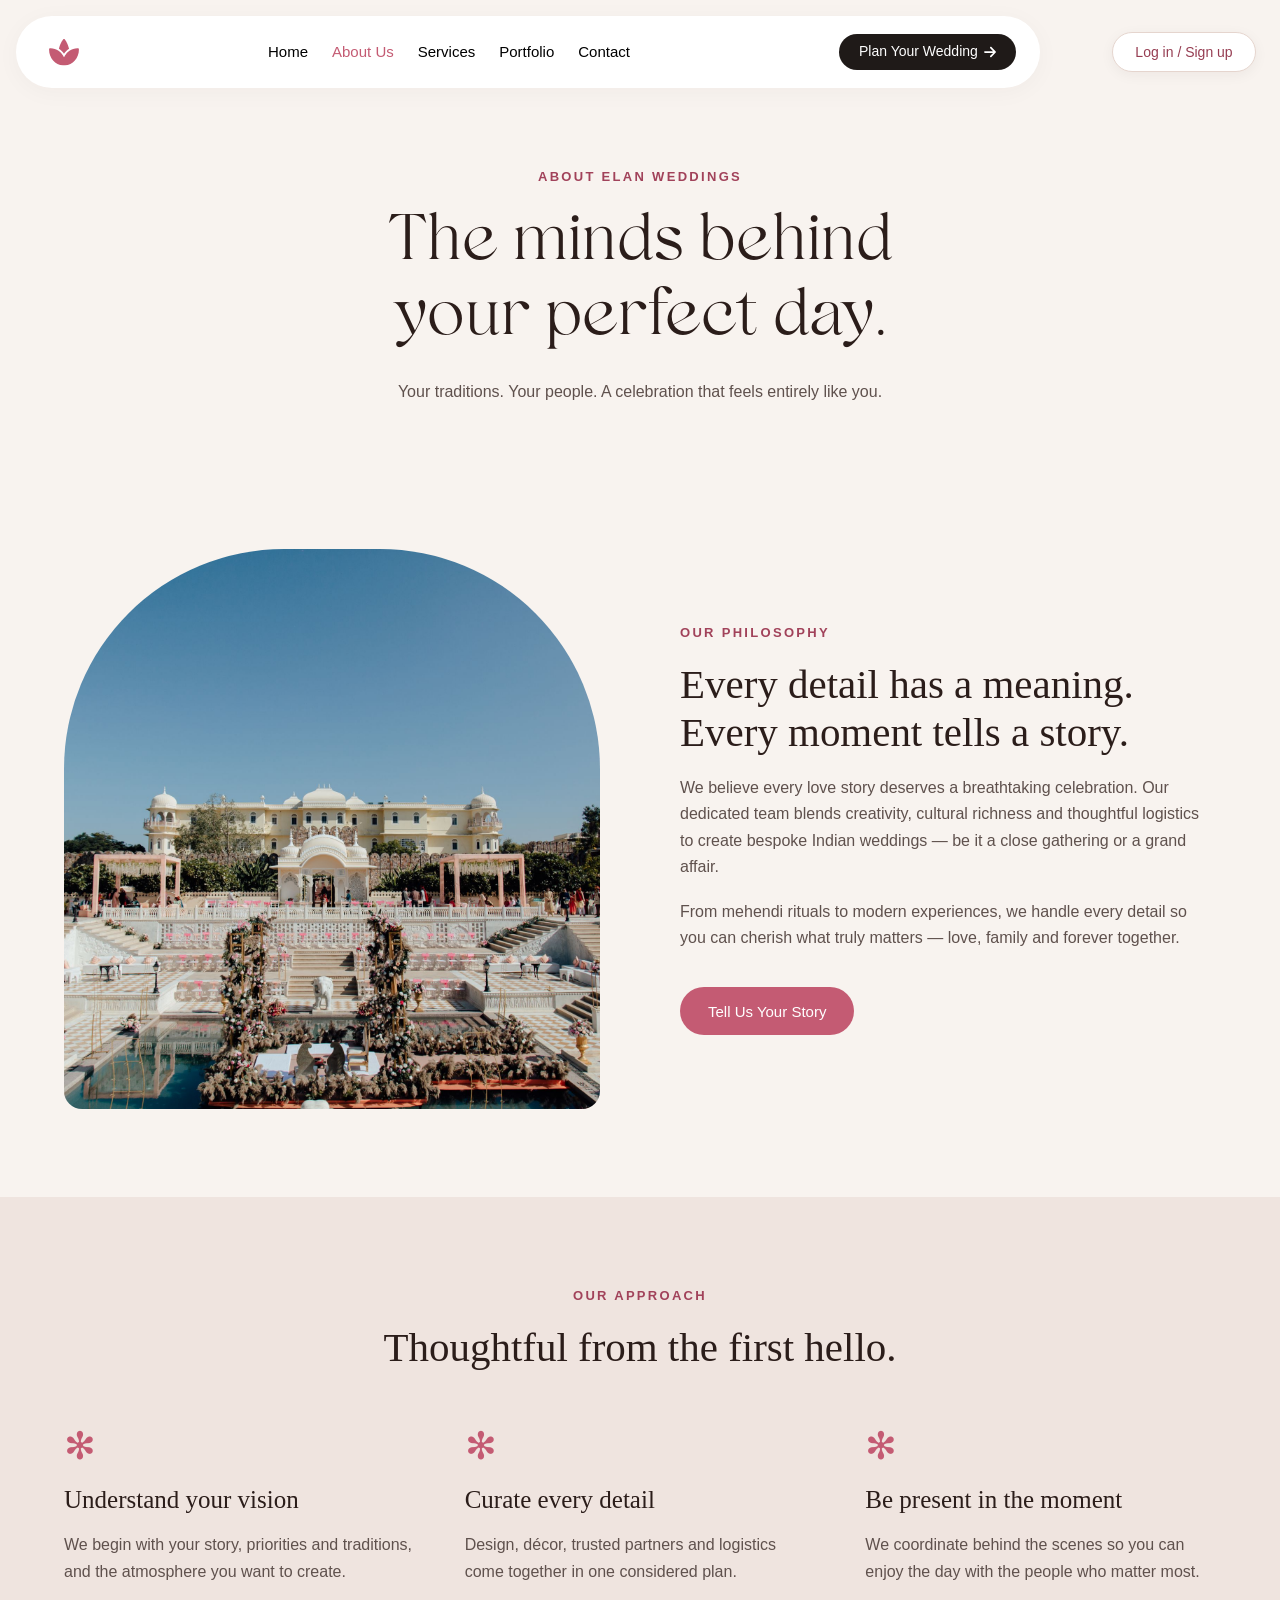
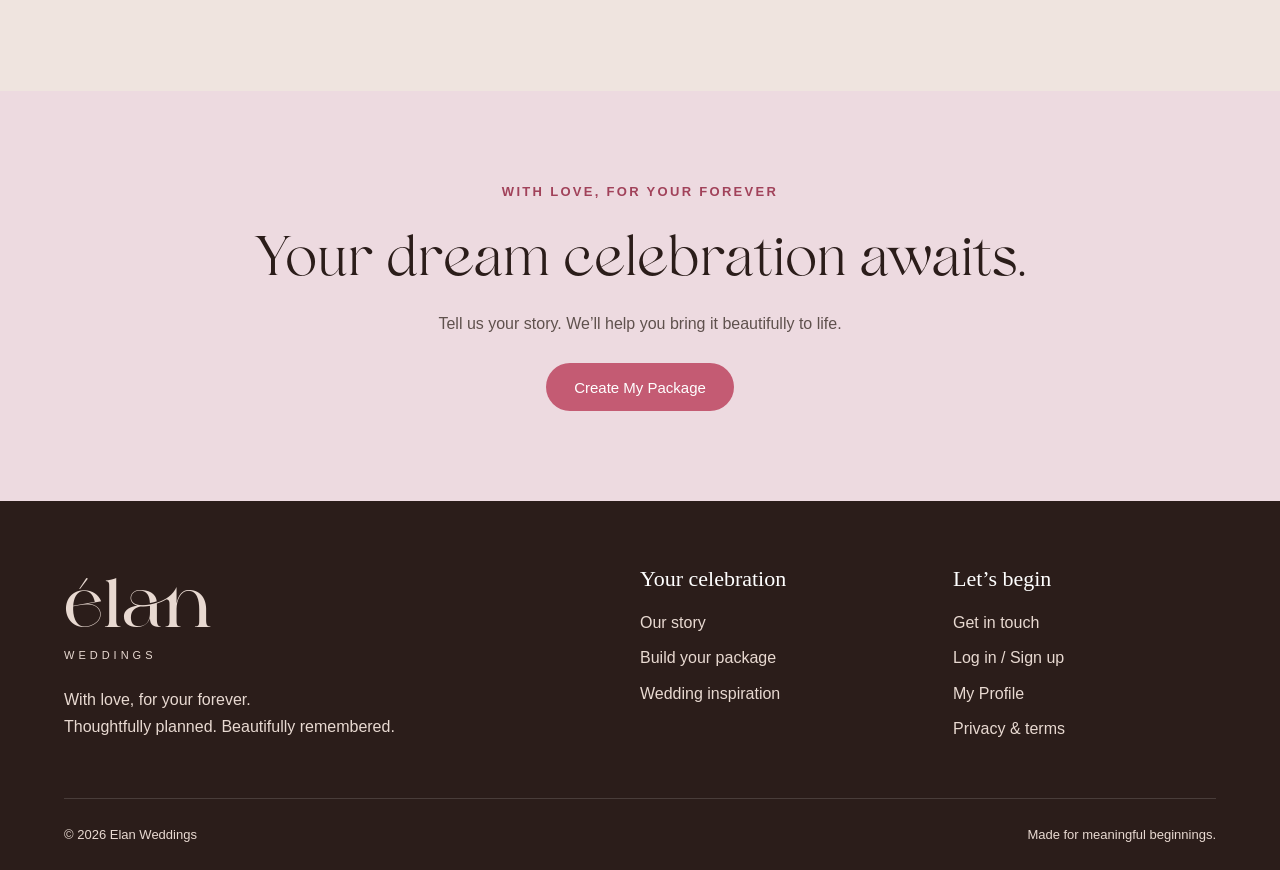
==== commit 0f75e0a4: "Consolidate shared site styles and scripts and update pages" ====
--- a/about.html
+++ b/about.html
@@ -1,4 +1,4 @@
-<!DOCTYPE html><html lang="en"><head><meta charset="UTF-8"><meta name="viewport" content="width=device-width, initial-scale=1"><meta name="description" content="Elan Weddings — thoughtful Indian wedding planning, bespoke celebrations and a personalized wedding package builder."><meta name="theme-color" content="#c45b73"><title>Our Story | Elan Weddings</title><link rel="icon" href="assets/b7664.svg" type="image/svg+xml"><link rel="stylesheet" href="about.css?v=flat-css-1"><script src="about.js?v=flat-js-1" defer></script></head><body data-page="about.html"><a class="skip" href="#main">Skip to content</a><header class="nav-wrap"><nav class="nav" aria-label="Main navigation"><a href="home.html" aria-label="Elan Weddings home"><img src="assets/b7664.svg" width="30" height="30" alt="Elan Weddings logo"></a><button class="menu-toggle" aria-expanded="false" aria-controls="nav-links" aria-label="Open navigation">☰</button><div class="nav-links" id="nav-links"><a href="home.html">Home</a><a href="about.html" class="active" aria-current="page">About Us</a><a href="custom-service-builder.html">Services</a><a href="portfolio.html">Portfolio</a><a href="contact.html">Contact</a></div><a class="nav-cta" href="custom-service-builder.html">Plan Your Wedding<img src="assets/c464f.svg" width="12" height="14" alt=""></a></nav></header><div class="account-access" aria-label="Account"><a href="login.html" data-account-link>Log in / Sign up</a></div><main id="main"><section class="page-heading reveal"><p class="eyebrow">ABOUT ELAN WEDDINGS</p><h1>The minds behind<br>your perfect day.</h1><p>Your traditions. Your people. A celebration that feels entirely like you.</p></section><section class="container split section reveal" id="story"><img class="arch-photo" src="assets/f022b.png" alt="A meaningful wedding moment"><div><p class="eyebrow">OUR PHILOSOPHY</p><h2>Every detail has a meaning.<br>Every moment tells a story.</h2><p>We believe every love story deserves a breathtaking celebration. Our dedicated team blends creativity, cultural richness and thoughtful logistics to create bespoke Indian weddings — be it a close gathering or a grand affair.</p><p>From mehendi rituals to modern experiences, we handle every detail so you can cherish what truly matters — love, family and forever together.</p><a class="btn" href="contact.html">Tell Us Your Story</a></div></section><section class="section soft" id="approach"><div class="container"><p class="eyebrow">OUR APPROACH</p><h2>Thoughtful from the first hello.</h2><div class="three-grid"><article><span class="flower">✻</span><h3>Understand your vision</h3><p>We begin with your story, priorities and traditions, and the atmosphere you want to create.</p></article><article><span class="flower">✻</span><h3>Curate every detail</h3><p>Design, décor, trusted partners and logistics come together in one considered plan.</p></article><article><span class="flower">✻</span><h3>Be present in the moment</h3><p>We coordinate behind the scenes so you can enjoy the day with the people who matter most.</p></article></div></div></section><section class="invitation reveal"><div class="container"><p class="eyebrow">WITH LOVE, FOR YOUR FOREVER</p><h2>Your dream celebration awaits.</h2><p>Tell us your story. We’ll help you bring it beautifully to life.</p><a class="btn" href="custom-service-builder.html">Create My Package</a></div></section></main><footer class="footer"><div class="container footer-grid"><div><a class="wordmark" href="home.html">élan<span>WEDDINGS</span></a><p>With love, for your forever.<br>Thoughtfully planned. Beautifully remembered.</p></div><div><h3>Your celebration</h3><a href="about.html">Our story</a><a href="custom-service-builder.html">Build your package</a><a href="portfolio.html">Wedding inspiration</a></div><div><h3>Let’s begin</h3><a href="contact.html">Get in touch</a><a href="login.html">Log in / Sign up</a><a href="profile.html">My Profile</a><a href="privacy.html">Privacy & terms</a></div></div><div class="container footer-bottom"><span>© 2026 Elan Weddings</span><span>Made for meaningful beginnings.</span></div></footer><dialog id="login-dialog" aria-labelledby="login-title">
+<!DOCTYPE html><html lang="en"><head><meta charset="UTF-8"><meta name="viewport" content="width=device-width, initial-scale=1"><meta name="description" content="Elan Weddings — thoughtful Indian wedding planning, bespoke celebrations and a personalized wedding package builder."><meta name="theme-color" content="#c45b73"><title>Our Story | Elan Weddings</title><link rel="icon" href="assets/b7664.svg" type="image/svg+xml"><link rel="stylesheet" href="shared.css"><link rel="stylesheet" href="about.css?v=flat-css-1"><script src="shared.js" defer></script></head><body data-page="about.html"><a class="skip" href="#main">Skip to content</a><header class="nav-wrap"><nav class="nav" aria-label="Main navigation"><a href="home.html" aria-label="Elan Weddings home"><img src="assets/b7664.svg" width="30" height="30" alt="Elan Weddings logo"></a><button class="menu-toggle" aria-expanded="false" aria-controls="nav-links" aria-label="Open navigation">☰</button><div class="nav-links" id="nav-links"><a href="home.html">Home</a><a href="about.html" class="active" aria-current="page">About Us</a><a href="custom-service-builder.html">Services</a><a href="portfolio.html">Portfolio</a><a href="contact.html">Contact</a></div><a class="nav-cta" href="custom-service-builder.html">Plan Your Wedding<img src="assets/c464f.svg" width="12" height="14" alt=""></a></nav></header><div class="account-access" aria-label="Account"><a href="login.html" data-account-link>Log in / Sign up</a></div><main id="main"><section class="page-heading reveal"><p class="eyebrow">ABOUT ELAN WEDDINGS</p><h1>The minds behind<br>your perfect day.</h1><p>Your traditions. Your people. A celebration that feels entirely like you.</p></section><section class="container split section reveal" id="story"><img class="arch-photo" src="assets/f022b.png" alt="A meaningful wedding moment"><div><p class="eyebrow">OUR PHILOSOPHY</p><h2>Every detail has a meaning.<br>Every moment tells a story.</h2><p>We believe every love story deserves a breathtaking celebration. Our dedicated team blends creativity, cultural richness and thoughtful logistics to create bespoke Indian weddings — be it a close gathering or a grand affair.</p><p>From mehendi rituals to modern experiences, we handle every detail so you can cherish what truly matters — love, family and forever together.</p><a class="btn" href="contact.html">Tell Us Your Story</a></div></section><section class="section soft" id="approach"><div class="container"><p class="eyebrow">OUR APPROACH</p><h2>Thoughtful from the first hello.</h2><div class="three-grid"><article><span class="flower">✻</span><h3>Understand your vision</h3><p>We begin with your story, priorities and traditions, and the atmosphere you want to create.</p></article><article><span class="flower">✻</span><h3>Curate every detail</h3><p>Design, décor, trusted partners and logistics come together in one considered plan.</p></article><article><span class="flower">✻</span><h3>Be present in the moment</h3><p>We coordinate behind the scenes so you can enjoy the day with the people who matter most.</p></article></div></div></section><section class="invitation reveal"><div class="container"><p class="eyebrow">WITH LOVE, FOR YOUR FOREVER</p><h2>Your dream celebration awaits.</h2><p>Tell us your story. We’ll help you bring it beautifully to life.</p><a class="btn" href="custom-service-builder.html">Create My Package</a></div></section></main><footer class="footer"><div class="container footer-grid"><div><a class="wordmark" href="home.html">élan<span>WEDDINGS</span></a><p>With love, for your forever.<br>Thoughtfully planned. Beautifully remembered.</p></div><div><h3>Your celebration</h3><a href="about.html">Our story</a><a href="custom-service-builder.html">Build your package</a><a href="portfolio.html">Wedding inspiration</a></div><div><h3>Let’s begin</h3><a href="contact.html">Get in touch</a><a href="login.html">Log in / Sign up</a><a href="profile.html">My Profile</a><a href="privacy.html">Privacy & terms</a></div></div><div class="container footer-bottom"><span>© 2026 Elan Weddings</span><span>Made for meaningful beginnings.</span></div></footer><dialog id="login-dialog" aria-labelledby="login-title">
   <button class="close" data-close aria-label="Close login">×</button>
   <p class="eyebrow">YOUR WEDDING JOURNEY</p>
   <h2 id="login-title">Your forever starts here.</h2>
--- a/shared.css
+++ b/shared.css
@@ -0,0 +1,400 @@
+@font-face { font-family: Svetze; src: url('assets/Svetze.otf'); }
+@font-face { font-family: Against; src: url('assets/Against regular.ttf'); }
+* { box-sizing: border-box; }
+html { scroll-behavior: smooth; scroll-padding-top: 115px; }
+body {
+  margin: 0;
+  background: #f8f3ef;
+  color: #5f514d;
+  font: 16px/1.65 Arial, sans-serif;
+}
+h1, h2, h3, p { margin: 0 0 18px; }
+h1, h2, h3 {
+  font-family: Georgia, serif;
+  font-weight: 400;
+  color: #2b1d1a;
+  line-height: 1.17;
+}
+h1 { font-family: Svetze, Georgia, serif; font-size: clamp(40px, 5vw, 68px); }
+h2 { font-size: clamp(30px, 3.2vw, 46px); }
+h3 { font-size: 25px; }
+a { color: inherit; text-decoration: none; }
+button, input, textarea, select { font: inherit; }
+button, a, input, textarea, select { -webkit-tap-highlight-color: transparent; }
+button { cursor: pointer; }
+button:disabled { cursor: not-allowed; opacity: .5; }
+img {
+  display: block;
+  max-width: 100%;
+  object-fit: cover;
+}
+button { color: inherit; }
+a:focus-visible, button:focus-visible, summary:focus-visible { outline: 3px solid #8c354c; outline-offset: 5px; }
+input:focus, select:focus, textarea:focus { outline: 2px solid #c45b73; outline-offset: 2px; }
+[hidden] { display: none; }
+.container { width: min(1152px, calc(100% - 48px)); margin: auto; }
+.section { padding-top: 88px; padding-bottom: 88px; }
+.eyebrow, .step-kicker {
+  font-size: 13px;
+  letter-spacing: 2.3px;
+  font-weight: 600;
+  color: #a1425a;
+  text-transform: uppercase;
+}
+.btn {
+  display: inline-flex;
+  justify-content: center;
+  align-items: center;
+  gap: 12px;
+  min-height: 48px;
+  padding: 12px 27px;
+  border: 1px solid transparent;
+  border-radius: 999px;
+  background: #c45b73;
+  color: white;
+  font-size: 15px;
+  line-height: 1.4;
+  transition: background .2s, transform .2s;
+}
+.btn:hover { background: #a5435a; transform: translateY(-2px); }
+.btn-outline {
+  background: transparent;
+  border-color: #c45b73;
+  color: #a1425a;
+}
+.btn-outline:hover { color: white; }
+.text-button {
+  background: none;
+  border: 0;
+  padding: 8px 0;
+  color: #a1425a;
+  text-decoration: underline;
+  text-underline-offset: 4px;
+}
+.small { font-size: 13px; line-height: 1.6; }
+.skip {
+  position: fixed;
+  left: 16px;
+  top: -100px;
+  background: white;
+  z-index: 100;
+  padding: 12px;
+}
+.skip:focus { top: 10px; }
+.nav-wrap {
+  position: absolute;
+  top: 0;
+  left: 0;
+  width: 100%;
+  z-index: 20;
+}
+.nav {
+  position: relative;
+  display: flex;
+  align-items: center;
+  width: 1024px;
+  max-width: calc(100% - 32px);
+  height: 72px;
+  margin: 16px auto 0;
+  padding: 0 24px 0 33px;
+  border-radius: 9999px;
+  background: #fff;
+  box-shadow: 0 4px 24px #2b1d1a09;
+}
+.nav>a:first-child { flex-shrink: 0; }
+.nav-links {
+  display: flex;
+  gap: 40px;
+  margin-left: 168.5px;
+  font-size: 15px;
+  line-height: 22px;
+  white-space: nowrap;
+}
+.nav-links a { color: #000; }
+.nav-links a.active, .nav-links a:hover { color: #c45b73; }
+.nav-cta {
+  display: flex;
+  align-items: center;
+  justify-content: space-between;
+  width: 177px;
+  flex-shrink: 0;
+  height: 36px;
+  margin-left: auto;
+  padding: 0 20px;
+  border-radius: 9999px;
+  background: #1f1a18;
+  color: #fff;
+  font-size: 14px;
+  white-space: nowrap;
+}
+.menu-toggle { display: none; }
+details { padding: 22px 0; border-bottom: 1px solid #dfd0c9; }
+summary {
+  cursor: pointer;
+  color: #2b1d1a;
+  font-size: 18px;
+}
+details p { margin: 20px 0 0; }
+.page-heading {
+  padding: 166px 24px 55px;
+  text-align: center;
+  max-width: 1000px;
+  margin: auto;
+}
+.page-heading>p:last-child { max-width: 620px; margin: 24px auto 0; }
+.split {
+  display: grid;
+  grid-template-columns: 1fr 1fr;
+  gap: 80px;
+  align-items: center;
+}
+.split .btn { margin-top: 18px; }
+.three-grid {
+  display: grid;
+  grid-template-columns: repeat(3, 1fr);
+  gap: 50px;
+  margin-top: 55px;
+}
+.footer {
+  background: #2b1d1a;
+  color: #e8d9d1;
+  padding: 65px 0 0;
+}
+.footer-grid {
+  display: grid;
+  grid-template-columns: 2fr 1fr 1fr;
+  gap: 50px;
+}
+.footer h3 { color: #fff; font-size: 22px; }
+.footer a, .footer .text-button {
+  display: block;
+  margin-bottom: 9px;
+  color: #e8d9d1;
+}
+.wordmark { font: 54px Against, Georgia, serif; color: #fff; }
+.wordmark span {
+  display: block;
+  font: 11px Arial, sans-serif;
+  letter-spacing: 4px;
+  margin: 8px 0 26px;
+}
+.footer-bottom {
+  border-top: 1px solid #ffffff24;
+  padding: 25px 0;
+  margin-top: 40px;
+  display: flex;
+  justify-content: space-between;
+  font-size: 13px;
+}
+.form-grid {
+  display: grid;
+  grid-template-columns: 1fr 1fr;
+  gap: 0 20px;
+}
+label {
+  display: block;
+  font-size: 14px;
+  color: #48342e;
+  margin-bottom: 20px;
+}
+input, select, textarea {
+  width: 100%;
+  padding: 12px;
+  border: 1px solid #d8c8c1;
+  border-radius: 8px;
+  margin-top: 7px;
+  background: #fffcfa;
+  color: #38251f;
+}
+textarea { resize: vertical; }
+dialog {
+  border: 1px solid #dfcdc5;
+  border-radius: 20px;
+  background: #fffaf7;
+  color: #5f514d;
+  padding: 40px;
+  width: min(520px, calc(100% - 32px));
+  max-height: 90vh;
+  overflow: auto;
+  box-shadow: 0 20px 100px #0003;
+}
+dialog::backdrop { background: #23161299; backdrop-filter: blur(5px); }
+dialog h2 { font-size: 34px; }
+body:has(dialog[open]) { overflow: hidden; }
+.close {
+  position: absolute;
+  right: 14px;
+  top: 10px;
+  border: 0;
+  background: none;
+  font-size: 28px;
+  color: #5f514d;
+  width: 35px;
+  height: 35px;
+}
+.reveal { animation: appear .8s both; }
+.reveal.pending {
+  opacity: 0;
+  transform: translateY(24px);
+  animation: none;
+}
+.reveal.visible {
+  opacity: 1;
+  transform: none;
+  transition: opacity .8s, transform .8s;
+}
+#toast {
+  position: fixed;
+  bottom: 25px;
+  left: 50%;
+  transform: translateX(-50%);
+  max-width: 90%;
+  border-radius: 12px;
+  background: #2b1d1a;
+  color: white;
+  padding: 14px 24px;
+  z-index: 150;
+  display: none;
+}
+#toast.show { display: block; }
+@keyframes appear {
+  from { opacity: 0; transform: translateY(18px); }
+  to { opacity: 1; transform: none; }
+}
+@media(max-width:1100px) {
+  .nav-links {
+    margin-left: auto;
+    gap: 25px;
+    margin-right: 25px;
+  }
+}
+@media(max-width:800px) {
+  .nav { padding: 0 20px; height: 72px; }
+  .nav-links {
+    display: none;
+    position: absolute;
+    top: 84px;
+    left: 0;
+    width: 100%;
+    margin: 0;
+    background: white;
+    border-radius: 22px;
+    padding: 20px;
+    box-shadow: 0 10px 30px #0002;
+    flex-direction: column;
+    gap: 0;
+  }
+  .nav-links.open { display: flex; }
+  .nav-links a { padding: 10px; }
+  .menu-toggle {
+    display: block;
+    border: 0;
+    background: none;
+    font-size: 24px;
+    margin-left: auto;
+    margin-right: 20px;
+  }
+  .nav-cta { margin-left: 0; }
+  .split { gap: 35px; }
+  .three-grid { gap: 25px; }
+  .footer-grid { gap: 30px; }
+  .section { padding-top: 60px; padding-bottom: 60px; }
+}
+@media(max-width:540px) {
+  .container { width: calc(100% - 32px); }
+  .nav-cta {
+    width: 160px;
+    padding: 0 14px;
+    font-size: 13px;
+  }
+  .menu-toggle { margin-right: 12px; }
+  .split, .three-grid { grid-template-columns: 1fr; }
+  .page-heading { padding-top: 145px; }
+  .page-heading h1 { font-size: 40px; }
+  .form-grid, .footer-grid { grid-template-columns: 1fr; }
+  .footer-bottom { display: block; }
+  .footer-bottom span { display: block; }
+  .footer { padding-top: 40px; }
+  .footer-grid { gap: 25px; }
+  .three-grid { margin-top: 35px; }
+}
+@media(prefers-reduced-motion:reduce) {
+  html { scroll-behavior: auto; }
+  *, *:before, *:after {
+    animation-duration: .01ms;
+    animation-delay: 0s;
+    transition-duration: .01ms;
+  }
+  .reveal.pending { opacity: 1; transform: none; }
+}
+img[src^="assets/wedding-"][src$="-hd.webp"] { filter: blur(0.45px); }
+.account-access {
+  position: absolute;
+  z-index: 21;
+  top: 100px;
+  right: max(24px, calc((100% - 1024px) / 2));
+  display: flex;
+  gap: 8px;
+}
+.account-access a {
+  background: #fff;
+  border: 1px solid #e5d5ce;
+  border-radius: 24px;
+  padding: 8px 16px;
+  font-size: 14px;
+  color: #963d52;
+  box-shadow: 0 3px 14px #2b1d1a0d;
+}
+.account-access a:hover { background: #eddae0; }
+@media(max-width:540px) {
+  .account-access { top: 100px; right: 16px; }
+  .account-access a { font-size: 13px; padding: 7px 13px; }
+  .account-access ~ main .page-heading { padding-top: 170px; }
+}
+.nav { margin-top: 16px; }
+.account-access { top: 32px; right: 24px; }
+.account-access a {
+  display: inline-flex;
+  align-items: center;
+  justify-content: center;
+  width: 144px;
+  min-width: 144px;
+  height: 40px;
+  padding: 0 12px;
+  border-radius: 999px;
+  font-size: 14px; line-height: 1; white-space: nowrap;
+}
+.page-heading { padding-top: 166px; }
+@media(min-width:801px) and (max-width:1399px) {
+  .nav {
+    width: calc(100% - 208px); max-width: 1024px; margin-left: 16px; margin-right: 0;
+  }
+  .nav-links {
+    margin-left: auto; margin-right: 20px; gap: 24px;
+  }
+}
+@media(min-width:801px) and (max-width:1100px) {
+  .nav-links {
+    display: none; position: absolute; top: 84px; left: 0; width: 100%; margin: 0;
+    background: white; border-radius: 22px; padding: 20px; box-shadow: 0 10px 30px #0002;
+    flex-direction: column; gap: 0;
+  }
+  .nav-links.open { display: flex; }
+  .nav-links a { padding: 10px; }
+  .menu-toggle {
+    display: block; border: 0; background: none; font-size: 24px; margin-left: auto;
+    margin-right: 20px;
+  }
+  .nav-cta { margin-left: 0; }
+}
+@media(max-width:800px) {
+  .nav { margin-top: 64px; }
+  .account-access { top: 12px; right: 16px; }
+  .page-heading { padding-top: 214px; }
+}
+@media(max-width:540px) {
+  .account-access a {
+    width: 144px; min-width: 144px; height: 40px; padding: 0 12px; font-size: 14px;
+  }
+  .page-heading, .account-access ~ main .page-heading { padding-top: 194px; }
+}
--- a/about.css
+++ b/about.css
@@ -1,1821 +1,28 @@
-@font-face {
-  font-family: Svetze;
-  src: url('assets/Svetze.otf')
-}
-@font-face {
-  font-family: Against;
-  src: url('assets/Against regular.ttf')
-}
-* {
-  box-sizing: border-box
-}
-html {
-  scroll-behavior: smooth;
-  scroll-padding-top: 115px
-}
-body {
-  margin: 0;
-  background: #f8f3ef;
-  color: #5f514d;
-  font: 16px/1.65 Arial, sans-serif
-}
-h1, h2, h3, p {
-  margin: 0 0 18px
-}
-h1, h2, h3 {
-  font-family: Georgia, serif;
-  font-weight: 400;
-  color: #2b1d1a;
-  line-height: 1.17
-}
-h1 {
-  font-size: clamp(40px, 5vw, 68px)
-}
-h2 {
-  font-size: clamp(30px, 3.2vw, 46px)
-}
-h3 {
-  font-size: 25px
-}
-a {
-  color: inherit;
-  text-decoration: none
-}
-button, input, textarea, select {
-  font: inherit
-}
-button, a, input, textarea, select {
-  -webkit-tap-highlight-color: transparent
-}
-button {
-  cursor: pointer
-}
-button:disabled {
-  cursor: not-allowed;
-  opacity: .5
-}
-img {
-  display: block;
-  max-width: 100%;
-  object-fit: cover
-}
-button {
-  color: inherit
-}
-a:focus-visible, button:focus-visible, summary:focus-visible {
-  outline: 3px solid #8c354c;
-  outline-offset: 5px
-}
-input:focus, select:focus, textarea:focus {
-  outline: 2px solid #c45b73;
-  outline-offset: 2px
-}
-[hidden] {
-  display: none
-}
-.container {
-  width: min(1152px, calc(100% - 48px));
-  margin: auto
-}
-.section {
-  padding-top: 88px;
-  padding-bottom: 88px
-}
-.eyebrow, .step-kicker {
-  font-size: 13px;
-  letter-spacing: 2.3px;
-  font-weight: 600;
-  color: #a1425a;
-  text-transform: uppercase
-}
-.btn {
-  display: inline-flex;
-  justify-content: center;
-  align-items: center;
-  gap: 12px;
-  min-height: 48px;
-  padding: 12px 27px;
-  border: 1px solid transparent;
-  border-radius: 999px;
-  background: #c45b73;
-  color: white;
-  font-size: 15px;
-  line-height: 1.4;
-  transition: background .2s, transform .2s
-}
-.btn:hover {
-  background: #a5435a;
-  transform: translateY(-2px)
-}
-.btn-outline {
-  background: transparent;
-  border-color: #c45b73;
-  color: #a1425a
-}
-.btn-outline:hover {
-  color: white
-}
-.text-button {
-  background: none;
-  border: 0;
-  padding: 8px 0;
-  color: #a1425a;
-  text-decoration: underline;
-  text-underline-offset: 4px
-}
-.small {
-  font-size: 13px;
-  line-height: 1.6
-}
-.skip {
-  position: fixed;
-  left: 16px;
-  top: -100px;
-  background: white;
-  z-index: 100;
-  padding: 12px
-}
-.skip:focus {
-  top: 10px
-}
-
-/* Exact home-page desktop navigation dimensions, shared on every page. */
-.nav-wrap {
-  position: absolute;
-  top: 0;
-  left: 0;
-  width: 100%;
-  z-index: 20
-}
-.nav {
-  position: relative;
-  display: flex;
-  align-items: center;
-  width: 1024px;
-  max-width: calc(100% - 32px);
-  height: 72px;
-  margin: 16px auto 0;
-  padding: 0 24px 0 33px;
-  border-radius: 9999px;
-  background: #fff;
-  box-shadow: 0 4px 24px #2b1d1a09
-}
-.nav>a:first-child {
-  flex-shrink: 0
-}
-.nav-links {
-  display: flex;
-  gap: 40px;
-  margin-left: 168.5px;
-  font-size: 15px;
-  line-height: 22px;
-  white-space: nowrap
-}
-.nav-links a {
-  color: #000
-}
-.nav-links a.active, .nav-links a:hover {
-  color: #c45b73
-}
-.nav-cta {
-  display: flex;
-  align-items: center;
-  justify-content: space-between;
-  width: 177px;
-  flex-shrink: 0;
-  height: 36px;
-  margin-left: auto;
-  padding: 0 20px;
-  border-radius: 9999px;
-  background: #1f1a18;
-  color: #fff;
-  font-size: 14px;
-  white-space: nowrap
-}
-.menu-toggle {
-  display: none
-}
-.hero {
-  position: relative;
-  min-height: 810px;
-  overflow: hidden;
-  background: #3a2a26;
-  padding: 240px 24px 160px;
-  text-align: center
-}
-.hero-bg, .hero-shade, .hero-fade {
-  position: absolute;
-  inset: 0;
-  width: 100%;
-  height: 100%
-}
-.hero-shade {
-  background: #21130f55
-}
-.hero-fade {
-  top: auto;
-  height: 160px;
-  background: linear-gradient(transparent, #fff)
-}
-.hero-text, .hero-buttons {
-  position: relative
-}
-.hero-small {
-  font-family: Svetze, Georgia, serif;
-  font-size: 48px;
-  color: #fff;
-  line-height: 1.15
-}
-.hero-big {
-  font-family: Svetze, Georgia, serif;
-  font-size: clamp(42px, 4.7vw, 66px);
-  color: white;
-  max-width: 1000px;
-  margin: 12px auto 22px;
-  text-shadow: 0 3px 12px #0003
-}
-.hero-desc {
-  max-width: 768px;
-  margin: auto;
-  color: #fff;
-  font-size: 20px;
-  line-height: 1.6
-}
-.hero-buttons {
-  display: flex;
-  gap: 16px;
-  justify-content: center;
-  margin-top: 48px
-}
-.btn-watch {
-  background: #fff;
-  color: #a1425a
-}
-.kicker {
-  font: 25px Georgia, serif;
-  color: #c45b73
-}
-.title {
-  font-size: clamp(30px, 3.5vw, 48px)
-}
-.about {
-  background: #fff;
-  padding: 55px 24px 80px
-}
-.about-inner {
-  position: relative;
-  max-width: 1320px;
-  margin: auto;
-  min-height: 420px;
-  display: grid;
-  grid-template-columns: 1fr 2fr 1fr;
-  gap: 24px;
-  align-items: center
-}
-.about-center {
-  grid-column: 2;
-  grid-row: 1/3;
-  text-align: center;
-  padding: 15px
-}
-.about-photo {
-  width: 100%;
-  height: 170px;
-  border-radius: 18px
-}
-.about-photo:nth-child(2) {
-  grid-row: 2;
-  transform: translateX(-10px)
-}
-.about-photo:nth-child(3) {
-  grid-column: 3;
-  grid-row: 1
-}
-.about-photo:nth-child(4) {
-  grid-column: 3;
-  grid-row: 2;
-  transform: translateX(10px)
-}
-.about-badge {
-  width: 40px;
-  height: 40px;
-  border-radius: 50%;
-  background: #c45b73;
-  display: grid;
-  place-items: center;
-  margin: 0 auto 20px
-}
-.about-text {
-  font-family: Georgia, serif;
-  font-style: italic;
-  line-height: 1.8
-}
-.about-buttons {
-  display: flex;
-  justify-content: center;
-  gap: 12px;
-  margin-top: 28px
-}
-.strip {
-  padding: 30px 24px
-}
-.strip-row {
-  max-width: 1152px;
-  display: grid;
-  grid-template-columns: repeat(6, 1fr);
-  gap: 16px;
-  margin: auto
-}
-.strip-row img {
-  width: 100%;
-  height: 130px;
-  border-radius: 14px
-}
-.services {
-  padding: 55px 0 80px;
-  text-align: center
-}
-.lead {
-  max-width: 768px;
-  margin: 20px auto 38px
-}
-.cards {
-  display: grid;
-  grid-template-columns: repeat(3, 1fr);
-  gap: 24px
-}
-.card {
-  text-align: left
-}
-.card img {
-  width: 100%;
-  height: 240px;
-  border-radius: 16px
-}
-.card h3 {
-  margin: 23px 0 12px
-}
-.card p {
-  font-size: 15px
-}
-.services>.container>.btn {
-  margin-top: 30px
-}
-.faq {
-  max-width: 850px
-}
-.faq h2 {
-  margin-bottom: 40px
-}
-details {
-  padding: 22px 0;
-  border-bottom: 1px solid #dfd0c9
-}
-summary {
-  cursor: pointer;
-  color: #2b1d1a;
-  font-size: 18px
-}
-details p {
-  margin: 20px 0 0
-}
 .invitation {
   text-align: center;
   padding: 90px 24px;
-  background: #eddae0
+  background: #eddae0;
 }
-.invitation h2 {
-  font-family: Svetze, Georgia, serif;
-  font-size: clamp(38px, 4.3vw, 58px)
-}
-.invitation p {
-  margin-bottom: 26px
-}
-.page-heading {
-  padding: 166px 24px 55px;
-  text-align: center;
-  max-width: 1000px;
-  margin: auto
-}
-.page-heading>p:last-child {
-  max-width: 620px;
-  margin: 24px auto 0
-}
-.split {
-  display: grid;
-  grid-template-columns: 1fr 1fr;
-  gap: 80px;
-  align-items: center
-}
+.invitation h2 { font-family: Svetze, Georgia, serif; font-size: clamp(38px, 4.3vw, 58px); }
+.invitation p { margin-bottom: 26px; }
 .arch-photo {
   width: 100%;
   height: 560px;
-  border-radius: 220px 220px 18px 18px
+  border-radius: 220px 220px 18px 18px;
 }
-.split .btn {
-  margin-top: 18px
-}
-.soft {
-  background: #efe4df
-}
-.soft .container>h2, .soft .container>.eyebrow {
-  text-align: center
-}
-.three-grid {
-  display: grid;
-  grid-template-columns: repeat(3, 1fr);
-  gap: 50px;
-  margin-top: 55px
-}
+.soft { background: #efe4df; }
+.soft .container>h2, .soft .container>.eyebrow { text-align: center; }
 .flower {
   display: block;
   font-size: 38px;
   color: #c45b73;
   line-height: 1;
-  margin-bottom: 20px
+  margin-bottom: 20px;
 }
-.footer {
-  background: #2b1d1a;
-  color: #e8d9d1;
-  padding: 65px 0 0
+@media(max-width:800px) {
+  .arch-photo { height: 450px; }
 }
-.footer-grid {
-  display: grid;
-  grid-template-columns: 2fr 1fr 1fr;
-  gap: 50px
+@media(max-width:540px) {
+  .arch-photo { height: 400px; }
+  .invitation { padding: 65px 20px; }
 }
-.footer h3 {
-  color: #fff;
-  font-size: 22px
-}
-.footer a, .footer .text-button {
-  display: block;
-  margin-bottom: 9px;
-  color: #e8d9d1
-}
-.wordmark {
-  font: 54px Against, Georgia, serif;
-  color: #fff
-}
-.wordmark span {
-  display: block;
-  font: 11px Arial, sans-serif;
-  letter-spacing: 4px;
-  margin: 8px 0 26px
-}
-.footer-bottom {
-  border-top: 1px solid #ffffff24;
-  padding: 25px 0;
-  margin-top: 40px;
-  display: flex;
-  justify-content: space-between;
-  font-size: 13px
-}
-
-.builder-cover {
-  width: min(1152px, calc(100% - 48px));
-  margin: 0 auto 60px;
-  height: 220px;
-  overflow: hidden;
-  border-radius: 16px
-}
-.builder-cover img {
-  width: 100%;
-  height: 100%
-}
-.builder-layout {
-  display: grid;
-  grid-template-columns: minmax(0, 1fr) 310px;
-  gap: 34px;
-  align-items: start;
-  padding-bottom: 85px
-}
-.step {
-  padding: 0 0 40px;
-  margin-bottom: 38px;
-  border-bottom: 1px solid #dfd0c9
-}
-.step-number {
-  display: none
-}
-.step h2 {
-  font-size: 32px
-}
-.step-sub {
-  font-size: 15px
-}
-.step .cards {
-  grid-template-columns: repeat(2, 1fr);
-  gap: 16px
-}
-.option-card {
-  position: relative;
-  padding: 0 0 18px;
-  overflow: hidden;
-  background: white;
-  border: 1px solid #e4d8d2;
-  border-radius: 14px;
-  text-align: left;
-  transition: border-color .2s, box-shadow .2s
-}
-.option-card:hover {
-  border-color: #c45b73
-}
-.option-card.selected {
-  border: 2px solid #c45b73;
-  box-shadow: 0 0 0 3px #c45b7318
-}
-.card-media {
-  position: relative;
-  display: block
-}
-.card-media img {
-  width: 100%;
-  height: 150px
-}
-.badge {
-  position: absolute;
-  right: 12px;
-  top: 12px;
-  background: white;
-  border: 1px solid #ccc;
-  width: 25px;
-  height: 25px;
-  border-radius: 50%
-}
-.selected .badge {
-  background: #c45b73;
-  border-color: #c45b73
-}
-.selected .badge:after {
-  content: '✓';
-  display: block;
-  text-align: center;
-  color: white;
-  line-height: 23px
-}
-.card-title, .card-desc, .card-price {
-  display: block;
-  padding: 0 17px
-}
-.card-title {
-  font: 21px/1.25 Georgia, serif;
-  color: #2b1d1a;
-  margin-top: 18px
-}
-.card-desc {
-  font-size: 14px;
-  line-height: 1.5;
-  margin: 10px 0;
-  min-height: 42px
-}
-.card-price {
-  font-size: 16px;
-  font-weight: bold;
-  color: #a1425a
-}
-.sidebar {
-  position: sticky;
-  top: 24px
-}
-.sidebar-card {
-  background: #fff;
-  border: 1px solid #e4d8d2;
-  border-radius: 18px;
-  padding: 26px
-}
-.sidebar h2 {
-  font-size: 31px
-}
-.sidebar-card>p {
-  font-size: 14px
-}
-.sidebar .btn {
-  width: 100%;
-  margin-top: 10px;
-  padding: 12px
-}
-.package-row {
-  display: grid;
-  grid-template-columns: 1fr auto;
-  gap: 12px;
-  padding: 14px 0;
-  border-bottom: 1px solid #eee3df;
-  font-size: 14px
-}
-.package-row small {
-  display: block;
-  color: #94756c;
-  text-transform: capitalize
-}
-.remove-item {
-  border: 0;
-  background: none;
-  color: #a1425a;
-  padding: 0 0 0 7px;
-  font-size: 19px
-}
-.package-total {
-  padding: 22px 0;
-  display: flex;
-  flex-direction: column;
-  gap: 8px
-}
-.package-total strong {
-  font: 32px Georgia, serif;
-  color: #2b1d1a
-}
-.filters {
-  display: flex;
-  gap: 12px;
-  justify-content: center;
-  margin-bottom: 40px;
-  flex-wrap: wrap
-}
-.filter {
-  border: 1px solid #c45b734d;
-  border-radius: 30px;
-  padding: 10px 24px;
-  background: transparent
-}
-.filter.active {
-  background: #c45b73;
-  color: white
-}
-.gallery {
-  display: grid;
-  grid-template-columns: repeat(3, 1fr);
-  gap: 40px 26px
-}
-.gallery-card {
-  padding: 0 0 20px;
-  background: none;
-  border: 0;
-  text-align: left
-}
-.gallery-card img {
-  width: 100%;
-  height: 340px;
-  border-radius: 150px 150px 12px 12px;
-  transition: filter .3s
-}
-.gallery-card:hover img {
-  filter: brightness(.88)
-}
-.gallery-meta {
-  display: block;
-  margin: 22px 0 10px;
-  color: #a1425a;
-  font-size: 13px;
-  letter-spacing: 1px
-}
-.gallery-card h2 {
-  font-size: 28px;
-  margin-bottom: 12px
-}
-.text-link {
-  font-size: 14px;
-  text-decoration: underline;
-  text-underline-offset: 5px
-}
-.contact-layout {
-  display: grid;
-  grid-template-columns: 1fr 1.6fr;
-  gap: 65px;
-  padding-top: 20px
-}
-.contact-info img {
-  width: 100%;
-  height: 270px;
-  border-radius: 140px 140px 12px 12px;
-  margin-bottom: 30px
-}
-.contact-info a {
-  display: block;
-  color: #a1425a
-}
-.contact-info h2 {
-  font-size: 32px
-}
-.form-panel {
-  padding: 35px;
-  border: 1px solid #e6d9d3;
-  border-radius: 18px;
-  background: white
-}
-.form-panel h2 {
-  font-size: 34px
-}
-.form-grid {
-  display: grid;
-  grid-template-columns: 1fr 1fr;
-  gap: 0 20px
-}
-label {
-  display: block;
-  font-size: 14px;
-  color: #48342e;
-  margin-bottom: 20px
-}
-input, select, textarea {
-  width: 100%;
-  padding: 12px;
-  border: 1px solid #d8c8c1;
-  border-radius: 8px;
-  margin-top: 7px;
-  background: #fffcfa;
-  color: #38251f
-}
-textarea {
-  resize: vertical
-}
-.consent {
-  display: flex;
-  align-items: center;
-  gap: 8px
-}
-.consent input {
-  width: 17px;
-  height: 17px;
-  margin: 0
-}
-.consent a {
-  text-decoration: underline
-}
-.prose {
-  max-width: 800px;
-  padding-top: 20px
-}
-.prose h2 {
-  font-size: 28px;
-  margin-top: 32px
-}
-#enquiry-result {
-  background: #f8f3ef;
-  padding: 22px;
-  margin-top: 25px;
-  border-radius: 12px
-}
-#enquiry-result .btn {
-  margin-top: 12px
-}
-#contact-package {
-  margin-top: 28px;
-  padding: 20px;
-  border: 1px solid #d8c8c1;
-  border-radius: 12px
-}
-#contact-package:empty {
-  display: none
-}
-
-dialog {
-  border: 1px solid #dfcdc5;
-  border-radius: 20px;
-  background: #fffaf7;
-  color: #5f514d;
-  padding: 40px;
-  width: min(520px, calc(100% - 32px));
-  max-height: 90vh;
-  overflow: auto;
-  box-shadow: 0 20px 100px #0003
-}
-dialog::backdrop {
-  background: #23161299;
-  backdrop-filter: blur(5px)
-}
-dialog h2 {
-  font-size: 34px
-}
-body:has(dialog[open]) {
-  overflow: hidden
-}
-.close {
-  position: absolute;
-  right: 14px;
-  top: 10px;
-  border: 0;
-  background: none;
-  font-size: 28px;
-  color: #5f514d;
-  width: 35px;
-  height: 35px
-}
-.story-dialog {
-  padding: 0;
-  width: min(800px, calc(100% - 32px))
-}
-.story-dialog>img {
-  width: 100%;
-  height: 340px
-}
-.story-dialog>div {
-  padding: 35px
-}
-.story-dialog .close {
-  background: white;
-  border-radius: 50%
-}
-.login-nudge {
-  position: fixed;
-  z-index: 30;
-  left: 24px;
-  top: 110px;
-  padding: 25px;
-  width: 310px;
-  background: #fffaf7;
-  border: 1px solid #e7d7d0;
-  border-radius: 16px;
-  box-shadow: 0 15px 70px #2b1d1a24;
-  animation: appear .6s both
-}
-.login-nudge h3 {
-  font-size: 25px
-}
-.login-nudge p {
-  font-size: 14px
-}
-.login-nudge .eyebrow {
-  font-size: 11px
-}
-.login-nudge .text-button {
-  display: block;
-  margin: auto;
-  font-size: 13px
-}
-.intro {
-  position: fixed;
-  inset: 0;
-  z-index: 100;
-  display: flex;
-  flex-direction: column;
-  align-items: center;
-  justify-content: center;
-  background: #f8f3ef;
-  pointer-events: none;
-  animation: intro-exit .65s 1.8s forwards
-}
-.intro img {
-  width: 62px;
-  height: 62px;
-  animation: logo-bloom 1.5s both
-}
-.intro-name {
-  font: 100px Against, Georgia, serif;
-  color: #2b1d1a;
-  margin-top: 25px;
-  animation: appear 1.4s both
-}
-.intro>p {
-  letter-spacing: 7px;
-  font-size: 12px;
-  color: #a1425a
-}
-.intro>span {
-  font: italic 18px Georgia, serif;
-  margin-top: 20px
-}
-.reveal {
-  animation: appear .8s both
-}
-.reveal.pending {
-  opacity: 0;
-  transform: translateY(24px);
-  animation: none
-}
-.reveal.visible {
-  opacity: 1;
-  transform: none;
-  transition: opacity .8s, transform .8s
-}
-#toast {
-  position: fixed;
-  bottom: 25px;
-  left: 50%;
-  transform: translateX(-50%);
-  max-width: 90%;
-  border-radius: 12px;
-  background: #2b1d1a;
-  color: white;
-  padding: 14px 24px;
-  z-index: 150;
-  display: none
-}
-#toast.show {
-  display: block
-}
-@keyframes appear {
-  from {
-  opacity: 0;
-  transform: translateY(18px)
-}
-to {
-  opacity: 1;
-  transform: none
-}
-
-}
-@keyframes logo-bloom {
-  from {
-  opacity: 0;
-  transform: rotate(-60deg) scale(.5)
-}
-to {
-  opacity: 1;
-  transform: none
-}
-
-}
-@keyframes intro-exit {
-  to {
-  opacity: 0;
-  visibility: hidden
-}
-
-}
-
-@media(max-width:1100px) {
-  .nav-links {
-  margin-left: auto;
-  gap: 25px;
-  margin-right: 25px
-}
-.about-inner {
-  grid-template-columns: 1fr 2.5fr 1fr
-}
-.about-photo {
-  height: 150px
-}
-.builder-layout {
-  gap: 22px;
-  grid-template-columns: minmax(0, 1fr) 290px
-}
-.gallery-card img {
-  height: 280px
-}
-.contact-layout {
-  gap: 30px
-}
-
-}
-
-@media(max-width:800px) {
-  .nav {
-  padding: 0 20px;
-  height: 72px
-}
-.nav-links {
-  display: none;
-  position: absolute;
-  top: 84px;
-  left: 0;
-  width: 100%;
-  margin: 0;
-  background: white;
-  border-radius: 22px;
-  padding: 20px;
-  box-shadow: 0 10px 30px #0002;
-  flex-direction: column;
-  gap: 0
-}
-.nav-links.open {
-  display: flex
-}
-.nav-links a {
-  padding: 10px
-}
-.menu-toggle {
-  display: block;
-  border: 0;
-  background: none;
-  font-size: 24px;
-  margin-left: auto;
-  margin-right: 20px
-}
-.nav-cta {
-  margin-left: 0
-}
-.hero {
-  min-height: 740px;
-  padding-top: 220px
-}
-.hero-small {
-  font-size: 35px
-}
-.hero-desc {
-  font-size: 17px
-}
-.about-inner {
-  display: block
-}
-.about-photo {
-  display: none
-}
-.about-center {
-  max-width: 600px;
-  margin: auto
-}
-.strip-row {
-  grid-template-columns: repeat(3, 1fr)
-}
-.cards {
-  gap: 20px
-}
-.card img {
-  height: 180px
-}
-.card h3 {
-  font-size: 23px
-}
-.split {
-  gap: 35px
-}
-.arch-photo {
-  height: 450px
-}
-.three-grid {
-  gap: 25px
-}
-.builder-layout {
-  grid-template-columns: 1fr
-}
-.sidebar {
-  position: static;
-  grid-row: 1
-}
-.sidebar-card {
-  padding: 24px
-}
-.sidebar-card>.flower {
-  display: none
-}
-.package-total {
-  flex-direction: row;
-  align-items: center;
-  justify-content: space-between
-}
-.sidebar .btn {
-  width: auto;
-  display: inline-flex;
-  margin-right: 8px
-}
-.sidebar .text-button {
-  margin-left: 10px
-}
-.gallery {
-  grid-template-columns: repeat(2, 1fr)
-}
-.contact-layout {
-  grid-template-columns: 1fr
-}
-.contact-info {
-  display: grid;
-  grid-template-columns: 1fr 1fr;
-  column-gap: 30px
-}
-.contact-info img {
-  grid-row: 1/7
-}
-.contact-info h2 {
-  font-size: 28px
-}
-.footer-grid {
-  gap: 30px
-}
-.login-nudge {
-  top: 105px;
-  left: 16px
-}
-.section {
-  padding-top: 60px;
-  padding-bottom: 60px
-}
-
-}
-
-@media(max-width:540px) {
-  .container {
-  width: calc(100% - 32px)
-}
-.nav-cta {
-  width: 160px;
-  padding: 0 14px;
-  font-size: 13px
-}
-.menu-toggle {
-  margin-right: 12px
-}
-.hero {
-  padding: 200px 22px 100px;
-  min-height: 750px
-}
-.hero-big {
-  font-size: 45px
-}
-.hero-small {
-  font-size: 30px
-}
-.hero-buttons {
-  gap: 10px;
-  flex-wrap: wrap
-}
-.hero-buttons .btn {
-  padding: 12px 20px
-}
-.about {
-  padding: 40px 12px
-}
-.about-center {
-  padding: 10px
-}
-.about-buttons {
-  flex-wrap: wrap
-}
-.strip {
-  padding: 20px 16px
-}
-.strip-row {
-  gap: 10px
-}
-.strip-row img {
-  height: 100px
-}
-.cards, .split, .three-grid {
-  grid-template-columns: 1fr
-}
-.card img {
-  height: 250px
-}
-.card {
-  margin-bottom: 20px
-}
-.services {
-  padding: 40px 0
-}
-.arch-photo {
-  height: 400px
-}
-.page-heading {
-  padding-top: 145px
-}
-.page-heading h1 {
-  font-size: 40px
-}
-.gallery {
-  gap: 28px 16px
-}
-.gallery-card img {
-  height: 220px
-}
-.gallery-card h2 {
-  font-size: 24px
-}
-.gallery-meta {
-  font-size: 11px;
-  letter-spacing: .3px
-}
-.filters {
-  gap: 8px
-}
-.filter {
-  padding: 9px 16px;
-  font-size: 14px
-}
-.step .cards {
-  gap: 12px
-}
-.card-media img {
-  height: 120px
-}
-.card-title {
-  font-size: 19px;
-  padding: 0 12px
-}
-.card-desc, .card-price {
-  padding: 0 12px
-}
-.card-desc {
-  min-height: 65px
-}
-.builder-cover {
-  height: 180px;
-  width: calc(100% - 32px)
-}
-.form-grid, .footer-grid {
-  grid-template-columns: 1fr
-}
-.form-panel {
-  padding: 24px 18px
-}
-.contact-info {
-  display: block
-}
-.contact-info img {
-  height: 300px
-}
-.footer-bottom {
-  display: block
-}
-.footer-bottom span {
-  display: block
-}
-.footer {
-  padding-top: 40px
-}
-.footer-grid {
-  gap: 25px
-}
-.story-dialog>img {
-  height: 240px
-}
-.intro-name {
-  font-size: 80px
-}
-.intro>span {
-  font-size: 15px
-}
-.login-nudge {
-  width: calc(100% - 32px);
-  max-width: 310px
-}
-.three-grid {
-  margin-top: 35px
-}
-.invitation {
-  padding: 65px 20px
-}
-
-}
-
-@media(prefers-reduced-motion:reduce) {
-  html {
-  scroll-behavior: auto
-}
-*, *:before, *:after {
-  animation-duration: .01ms;
-  animation-delay: 0s;
-  transition-duration: .01ms
-}
-.reveal.pending {
-  opacity: 1;
-  transform: none
-}
-.intro {
-  display: none
-}
-
-}
-
-/* Subtle softening for the seven generated wedding photographs. */
-img[src^="assets/wedding-"][src$="-hd.webp"] {
-  filter: blur(0.45px);
-}
-
-.gallery-card:hover img[src^="assets/wedding-"][src$="-hd.webp"] {
-  filter: blur(0.45px) brightness(.88);
-}
-
-/* Reusable soft text entrance: set --text-delay to stagger related elements. */
-.text-reveal {
-  animation: text-rise 1s cubic-bezier(.22, 1, .36, 1) both;
-  animation-delay: var(--text-delay, 0s);
-}
-
-.text-word {
-  display: inline-block;
-  animation: text-rise 1.1s cubic-bezier(.22, 1, .36, 1) both;
-  animation-delay: calc(var(--text-delay, 0s) + var(--word, 0) * 110ms);
-}
-
-/* Delays start at the shared handoff, 0.2s before the intro finishes. */
-.hero-small, .hero-big, .hero-desc, .hero-buttons {
-  --text-delay: 0s;
-}
-
-@keyframes text-rise {
-  from {
-  opacity: .28;
-  transform: translateY(22px);
-  filter: blur(4px);
-}
-
-  to {
-  opacity: 1;
-  transform: translateY(0);
-  filter: blur(0);
-}
-
-}
-
-@media (prefers-reduced-motion: reduce) {
-  .text-reveal, .text-word {
-  animation: none;
-  opacity: 1;
-  transform: none;
-  filter: none;
-}
-
-}
-
-/* Home photo frames: soft staggered entrances, preserving the image blur. */
-.photo-motion.photo-wait {
-  opacity: 0;
-  translate: 0 24px;
-  scale: .97;
-}
-
-.photo-motion.photo-in {
-  animation: photo-frame-rise 1.15s cubic-bezier(.22, 1, .36, 1) both;
-  animation-delay: var(--photo-delay, 0ms);
-}
-
-@keyframes photo-frame-rise {
-  from {
-  opacity: 0;
-  translate: 0 24px;
-  scale: .97;
-}
-
-  to {
-  opacity: 1;
-  translate: 0 0;
-  scale: 1;
-}
-
-}
-
-body[data-page="home.html"] .hero-bg {
-  animation: hero-photo-settle 3.8s cubic-bezier(.22, 1, .36, 1) 0s both;
-}
-
-@keyframes hero-photo-settle {
-  from {
-  transform: scale(1.045);
-}
-
-  to {
-  transform: scale(1);
-}
-
-}
-
-@media (prefers-reduced-motion: reduce) {
-  .photo-motion.photo-wait, .photo-motion.photo-in {
-  animation: none;
-  opacity: 1;
-  translate: none;
-  scale: none;
-}
-
-  body[data-page="home.html"] .hero-bg {
-  animation: none;
-  transform: none;
-}
-
-}
-
-/* About Elan: paired side entrances for the four surrounding photo frames. */
-.about-photo.photo-motion.photo-wait {
-  translate: var(--photo-x, 0px) 24px;
-}
-
-.about-photo.photo-motion.photo-in {
-  animation-name: about-frame-enter;
-  animation-duration: 1.35s;
-}
-
-@keyframes about-frame-enter {
-  from {
-  opacity: 0;
-  translate: var(--photo-x, 0px) 24px;
-  scale: .94;
-}
-
-  to {
-  opacity: 1;
-  translate: 0 0;
-  scale: 1;
-}
-
-}
-
-@media (prefers-reduced-motion: reduce) {
-  .about-photo.photo-motion.photo-wait, .about-photo.photo-motion.photo-in {
-  animation: none;
-  opacity: 1;
-  translate: none;
-  scale: none;
-}
-
-}
-
-/* Typewriter text reserves its complete layout while letters appear. */
-.typing-accessible {
-  position: absolute;
-  width: 1px;
-  height: 1px;
-  padding: 0;
-  margin: -1px;
-  overflow: hidden;
-  clip-path: inset(50%);
-  white-space: nowrap;
-  border: 0;
-}
-
-.typing-word {
-  white-space: nowrap;
-}
-
-.typing-character {
-  visibility: hidden;
-  position: relative;
-}
-
-.typing-character.typed {
-  visibility: visible;
-}
-
-.typing-cursor::after {
-  content: '';
-  position: absolute;
-  right: -2px;
-  bottom: .08em;
-  height: 1em;
-  border-right: 1px solid #c45b73;
-}
-
-@media (prefers-reduced-motion: reduce) {
-  .typing-character {
-  visibility: visible;
-}
-
-  .typing-cursor::after {
-  display: none;
-}
-
-}
-
-/* Pause page entrances from the first paint;
-  the intro itself continues. */
-html.js-motion body:has(.intro):not(.page-motion-started) :is(.text-reveal, .text-word, .hero-bg, .reveal, .photo-motion) {
-  animation-play-state: paused;
-}
-
-/* Demo signup and login share the site's rose and ivory styling. */
-.auth-demo-note {
-  font-size: 13px;
-  line-height: 1.6;
-  padding: 12px 15px;
-  border-radius: 10px;
-  background: #f1e5e1;
-}
-
-.auth-modes {
-  display: flex;
-  padding: 5px;
-  gap: 5px;
-  border-radius: 30px;
-  background: #f1e5e1;
-  margin: 24px 0;
-}
-
-.auth-mode {
-  flex: 1;
-  border: 0;
-  padding: 10px;
-  border-radius: 25px;
-  background: transparent;
-  font-size: 14px;
-}
-
-.auth-mode.active {
-  background: #fff;
-  color: #a1425a;
-  box-shadow: 0 2px 8px #2b1d1a0d;
-}
-
-.password-field {
-  display: flex;
-  align-items: center;
-  border: 1px solid #d8c8c1;
-  border-radius: 8px;
-  background: #fffcfa;
-  margin-top: -12px;
-}
-
-.password-field input {
-  min-width: 0;
-  margin: 0;
-  border: 0;
-  background: transparent;
-}
-
-.password-field button {
-  border: 0;
-  background: transparent;
-  color: #a1425a;
-  padding: 12px;
-  font-size: 14px;
-}
-
-#password-help {
-  margin: 7px 0 22px;
-}
-
-#auth-submit {
-  width: 100%;
-}
-
-#auth-success .btn, #auth-success .text-button {
-  display: flex;
-  width: 100%;
-  justify-content: center;
-  margin-top: 15px;
-}
-
-.auth-check {
-  display: grid;
-  place-items: center;
-  width: 50px;
-  height: 50px;
-  border-radius: 50%;
-  background: #eddae0;
-  color: #a1425a;
-  font-size: 26px;
-  margin: 25px 0 18px;
-}
-
-#profile-email {
-  overflow-wrap: anywhere;
-  color: #a1425a;
-}
-
-#login-status {
-  font-size: 14px;
-  margin: 18px 0 0;
-}
-
-/* Account access stays outside the original, unchanged navbar. */
-.account-access {
-  position: absolute;
-  z-index: 21;
-  top: 100px;
-  right: max(24px, calc((100% - 1024px) / 2));
-  display: flex;
-  gap: 8px;
-}
-
-.account-access a {
-  background: #fff;
-  border: 1px solid #e5d5ce;
-  border-radius: 24px;
-  padding: 8px 16px;
-  font-size: 14px;
-  color: #963d52;
-  box-shadow: 0 3px 14px #2b1d1a0d;
-}
-
-.account-access a:hover {
-  background: #eddae0;
-}
-
-.account-layout {
-  padding: 175px 0 85px;
-  display: grid;
-  grid-template-columns: 1fr 1fr;
-  gap: 70px;
-  align-items: start;
-}
-
-.account-story img {
-  width: 100%;
-  height: 300px;
-  border-radius: 150px 150px 16px 16px;
-  margin-bottom: 30px;
-}
-
-.account-story h2 {
-  font-size: 38px;
-}
-
-.account-form-panel {
-  padding: 35px;
-  background: #fffaf7;
-  border: 1px solid #dfcdc5;
-  border-radius: 20px;
-}
-
-.account-form-panel h1 {
-  font-size: 36px;
-}
-
-.profile-panel {
-  max-width: 760px;
-  padding: 35px;
-  margin-bottom: 85px;
-  border: 1px solid #dfcdc5;
-  border-radius: 20px;
-  background: #fffaf7;
-}
-
-.profile-avatar {
-  display: grid;
-  place-items: center;
-  width: 68px;
-  height: 68px;
-  border-radius: 50%;
-  background: #eddae0;
-  color: #a1425a;
-  font: 32px Georgia, serif;
-  margin-bottom: 22px;
-}
-
-.profile-panel dl {
-  border-top: 1px solid #e5d5ce;
-  padding-top: 20px;
-}
-
-.profile-panel dt {
-  font-size: 13px;
-  color: #a1425a;
-}
-
-.profile-panel dd {
-  margin: 4px 0 20px;
-  font-size: 18px;
-  overflow-wrap: anywhere;
-}
-
-.profile-actions {
-  display: flex;
-  gap: 12px;
-  flex-wrap: wrap;
-  margin-top: 25px;
-}
-
-@media(max-width:800px) {
-  .account-layout {
-  grid-template-columns: 1fr;
-  gap: 35px;
-}
- .account-story img {
-  height: 220px;
-}
- .account-form-panel {
-  padding: 25px;
-}
-
-}
-
-@media(max-width:540px) {
-  .account-access {
-  top: 100px;
-  right: 16px;
-}
- .account-access a {
-  font-size: 13px;
-  padding: 7px 13px;
-}
- .profile-panel {
-  padding: 24px;
-}
- .account-access ~ main .page-heading {
-  padding-top: 170px;
-}
-
-}
-
-/* Navbar and fixed-size account button share one desktop header row. */
-.nav {
-  margin-top: 16px;
-}
-
-.account-access {
-  top: 32px;
-  right: 24px;
-}
-
-.account-access a {
-  display: inline-flex;
-  align-items: center;
-  justify-content: center;
-  width: 144px;
-  min-width: 144px;
-  height: 40px;
-  padding: 0 12px;
-  border-radius: 999px;
-  font-size: 14px;
-  line-height: 1;
-  white-space: nowrap;
-}
-
-.page-heading {
-  padding-top: 166px;
-}
-
-.account-layout {
-  padding-top: 175px;
-}
-
-.hero {
-  padding-top: 240px;
-}
-
-@media(min-width:801px) and (max-width:1399px) {
-  .nav {
-  width: calc(100% - 208px);
-  max-width: 1024px;
-  margin-left: 16px;
-  margin-right: 0;
-}
-
-  .nav-links {
-  margin-left: auto;
-  margin-right: 20px;
-  gap: 24px;
-}
-
-}
-
-@media(min-width:801px) and (max-width:1100px) {
-  .nav-links {
-  display: none;
-  position: absolute;
-  top: 84px;
-  left: 0;
-  width: 100%;
-  margin: 0;
-  background: white;
-  border-radius: 22px;
-  padding: 20px;
-  box-shadow: 0 10px 30px #0002;
-  flex-direction: column;
-  gap: 0;
-}
-
-  .nav-links.open {
-  display: flex;
-}
-
-  .nav-links a {
-  padding: 10px;
-}
-
-  .menu-toggle {
-  display: block;
-  border: 0;
-  background: none;
-  font-size: 24px;
-  margin-left: auto;
-  margin-right: 20px;
-}
-
-  .nav-cta {
-  margin-left: 0;
-}
-
-}
-
-/* Stack on small screens so the original mobile navbar does not overlap. */
-@media(max-width:800px) {
-  .nav {
-  margin-top: 64px;
-}
-
-  .account-access {
-  top: 12px;
-  right: 16px;
-}
-
-  .page-heading {
-  padding-top: 214px;
-}
-
-  .account-layout {
-  padding-top: 223px;
-}
-
-  .hero {
-  padding-top: 268px;
-}
-
-}
-
-@media(max-width:540px) {
-  .account-access a {
-  width: 144px;
-  min-width: 144px;
-  height: 40px;
-  padding: 0 12px;
-  font-size: 14px;
-}
-
-  .page-heading, .account-access ~ main .page-heading {
-  padding-top: 194px;
-}
-
-  .hero {
-  padding-top: 248px;
-}
-
-}
